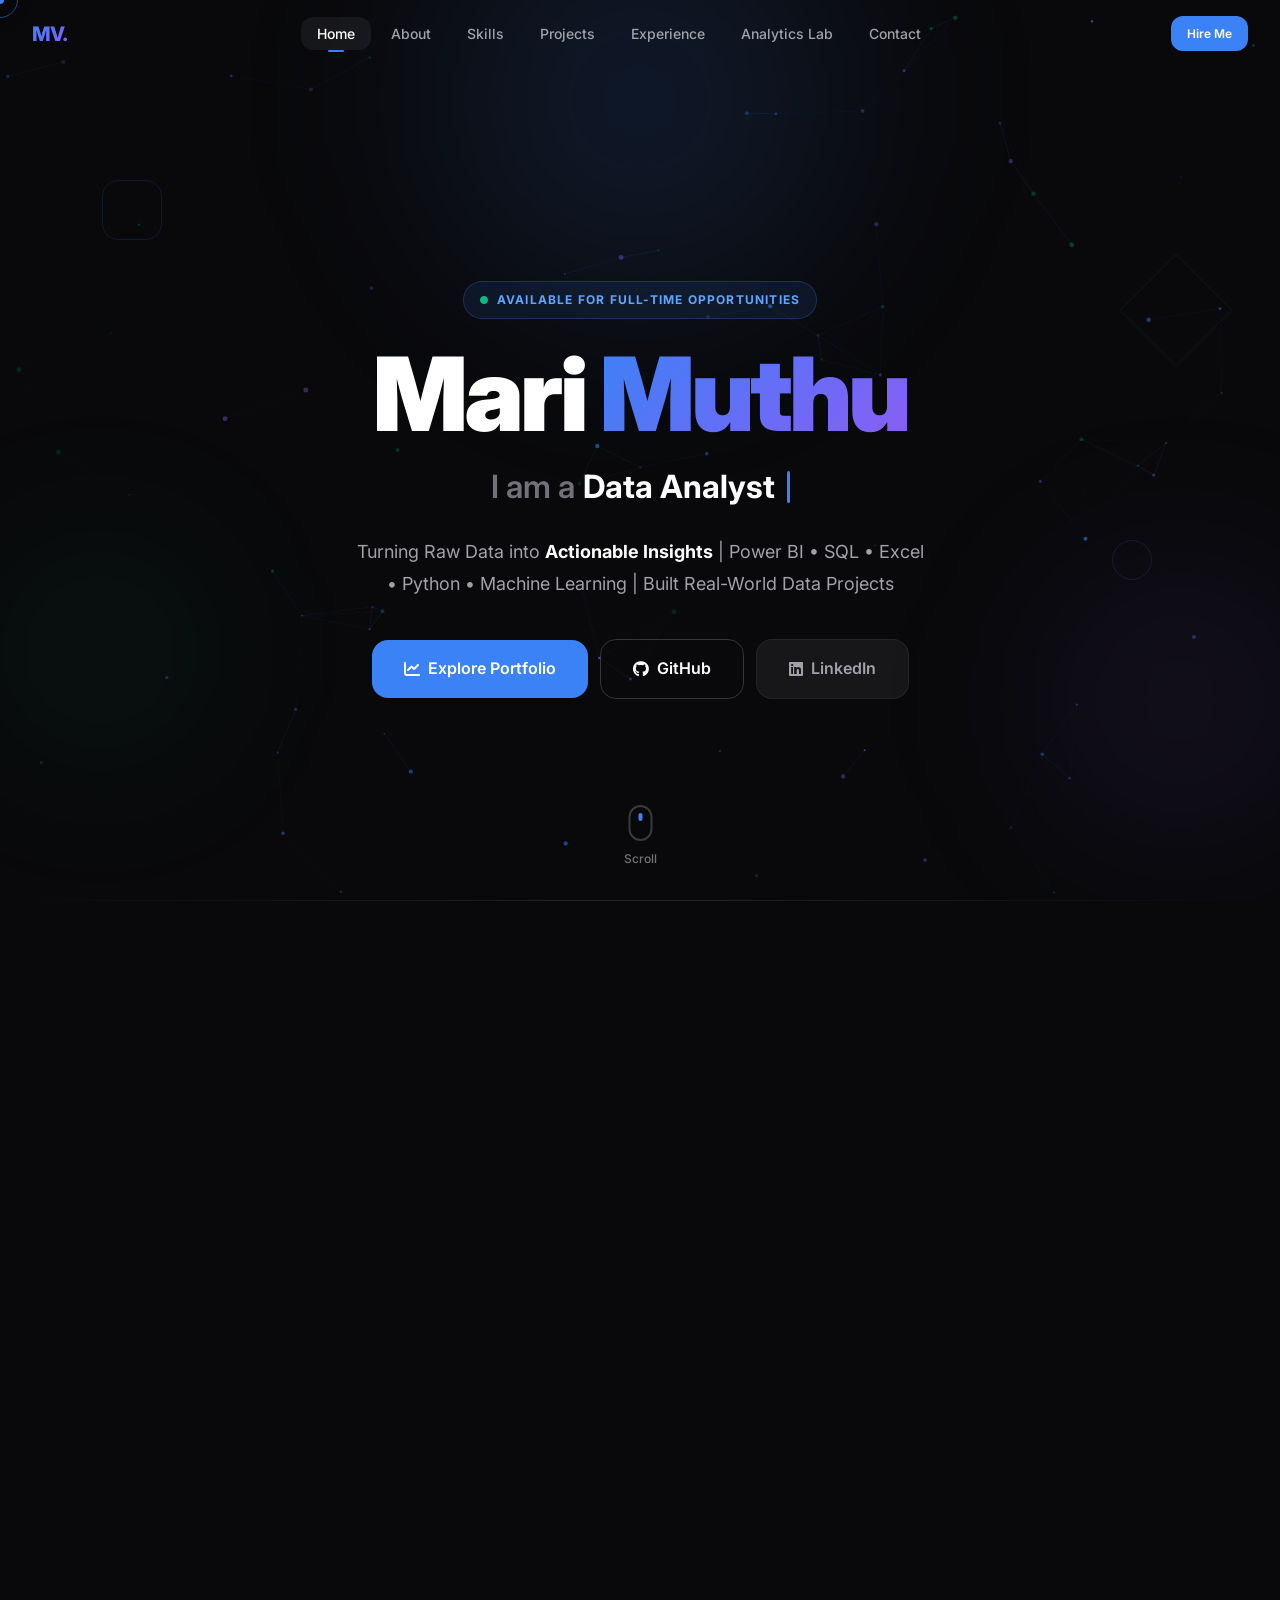
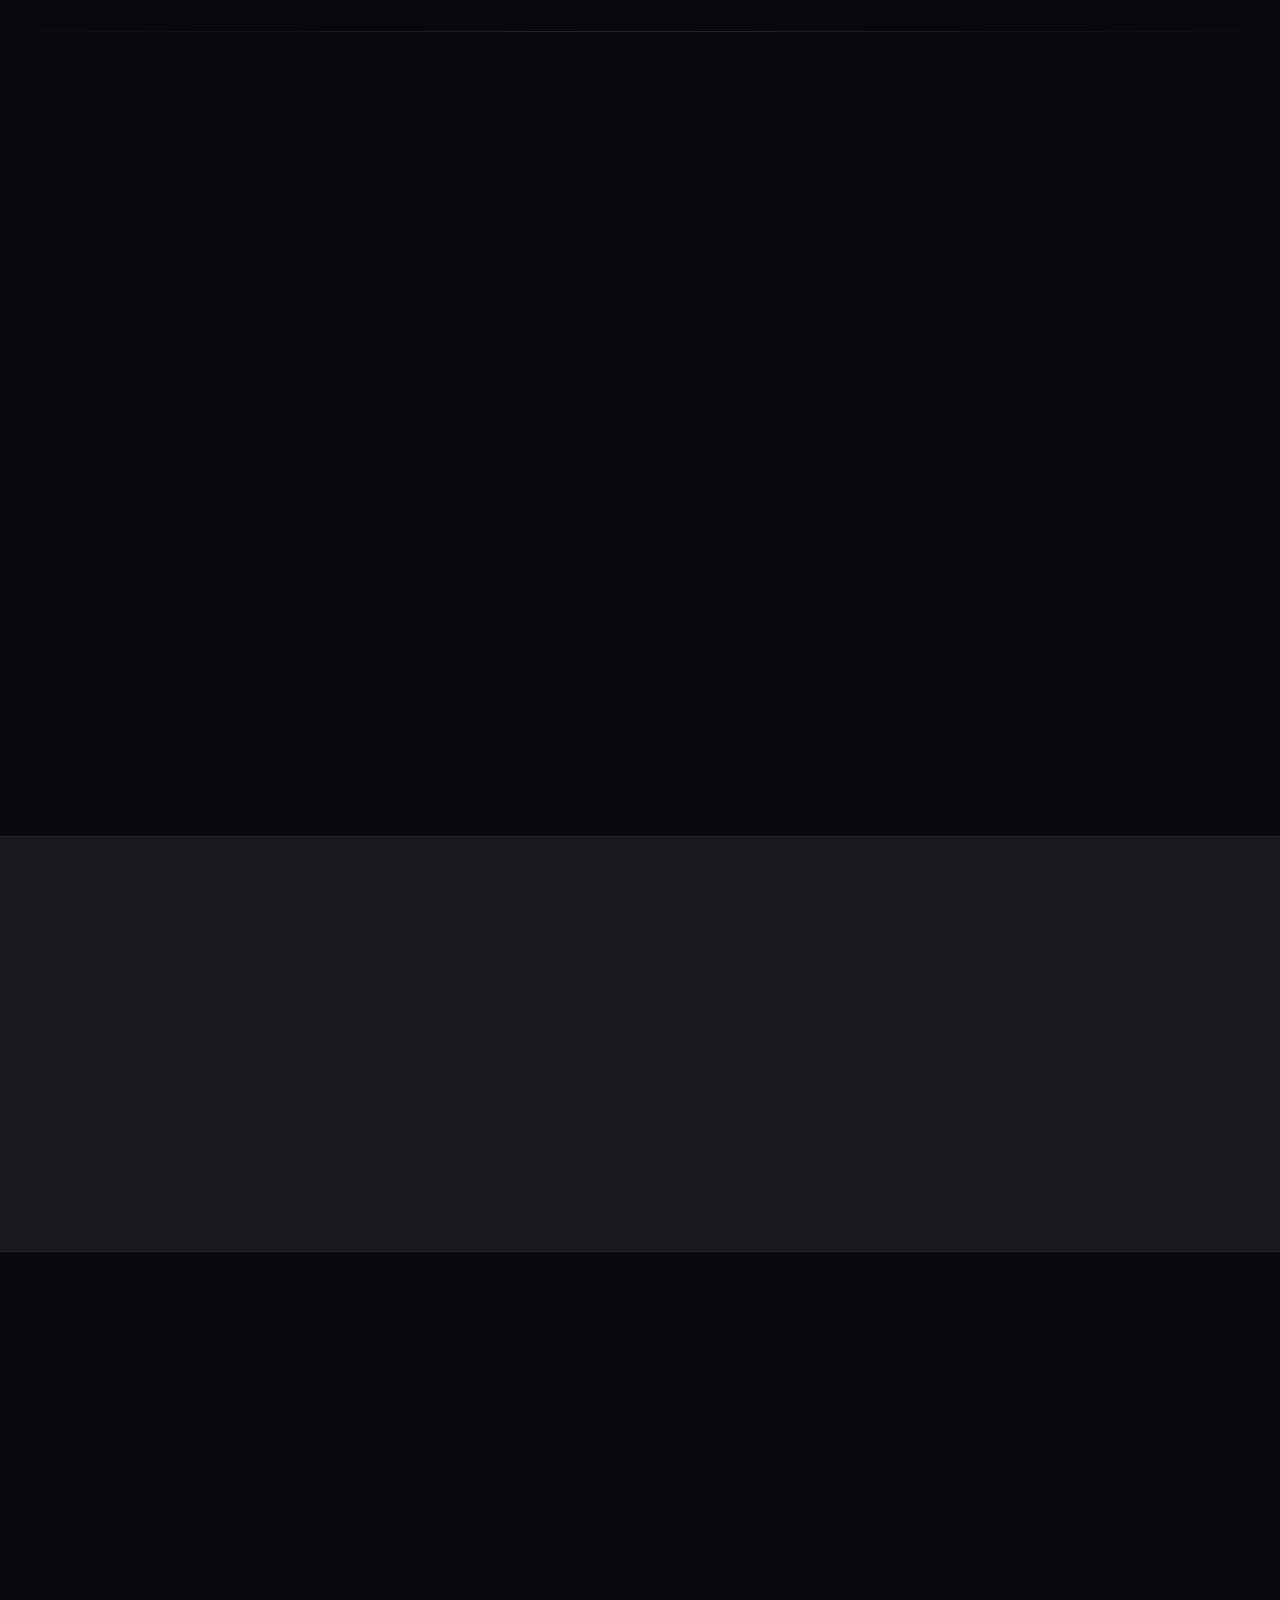
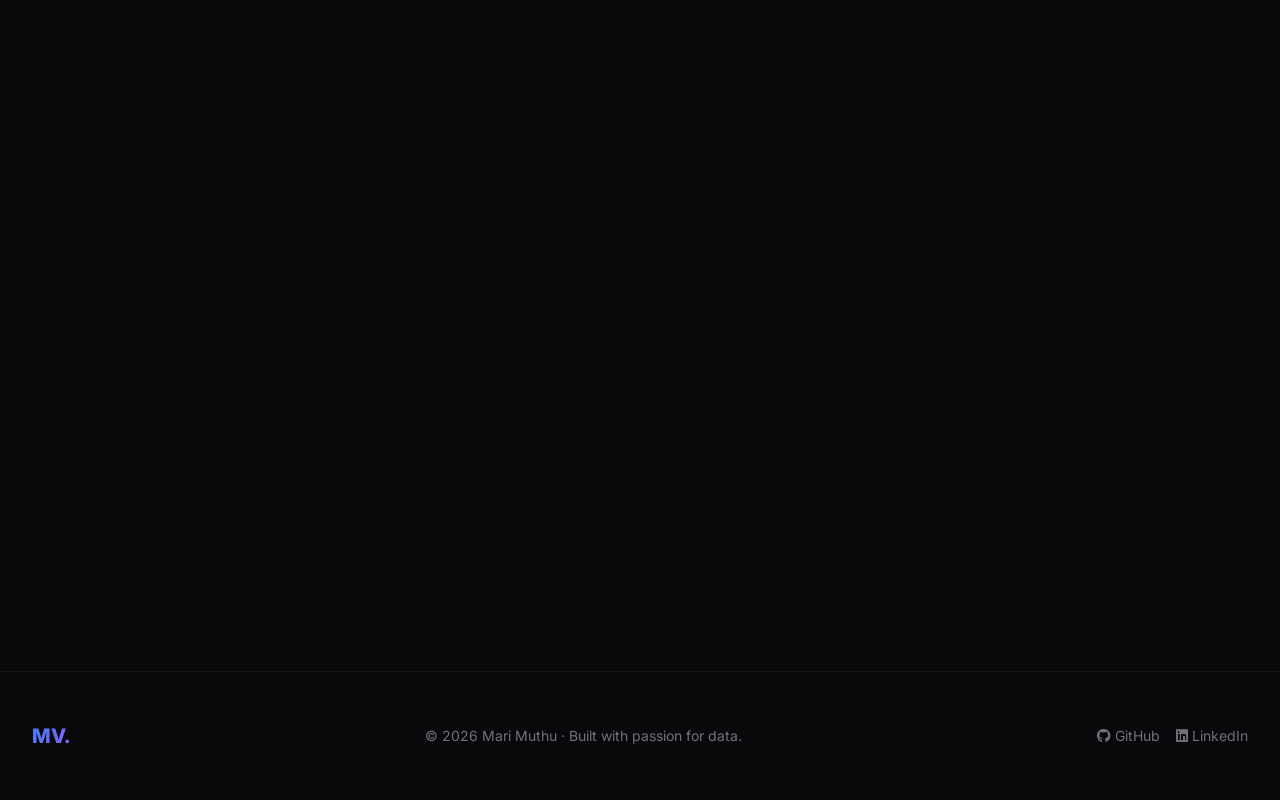
==== index.html @ 8c817a6c "Initial commit with all assets" ====
<!DOCTYPE html>
<html lang="en">

<head>
  <meta charset="UTF-8" />
  <meta name="viewport" content="width=device-width, initial-scale=1.0" />
  <meta name="description"
    content="Mari Muthu — Data Analyst | Business Intelligence Analyst | Power BI Developer | SQL Developer | Python Developer based in Coimbatore, India." />
  <meta name="keywords"
    content="Data Analyst, Business Intelligence, Power BI, SQL, Python, Machine Learning, Coimbatore, India, MARIMUTHU" />
  <meta name="author" content="Mari Muthu" />
  <meta name="robots" content="index, follow" />
  <!-- Open Graph -->
  <meta property="og:title" content="Mari Muthu | Data Analyst Portfolio" />
  <meta property="og:description"
    content="Premium analytics portfolio showcasing SQL, Python, Power BI, Excel and ML expertise." />
  <meta property="og:type" content="website" />
  <meta property="og:url" content="https://marimuthuhp96.github.io" />
  <!-- Twitter Card -->
  <meta name="twitter:card" content="summary_large_image" />
  <meta name="twitter:title" content="Mari Muthu | Data Analyst Portfolio" />
  <meta name="twitter:description"
    content="Premium analytics portfolio showcasing SQL, Python, Power BI, Excel and ML expertise." />
  <title>Mari Muthu | Data Analyst & BI Developer</title>
  <!-- Fonts -->
  <link rel="preconnect" href="https://fonts.googleapis.com" />
  <link rel="preconnect" href="https://fonts.gstatic.com" crossorigin />
  <!-- Font Awesome -->
  <link rel="stylesheet" href="https://cdnjs.cloudflare.com/ajax/libs/font-awesome/6.5.0/css/all.min.css" />
  <!-- AOS -->
  <link rel="stylesheet" href="https://cdnjs.cloudflare.com/ajax/libs/aos/2.3.4/aos.css" />
  <!-- Stylesheets -->
  <link rel="stylesheet" href="assets/css/main.css" />
  <link rel="stylesheet" href="assets/css/animations.css" />
  <link rel="stylesheet" href="assets/css/components.css" />
  <link rel="stylesheet" href="assets/css/pages/home.css" />
</head>

<body>
  <!-- Custom Cursor -->
  <div id="cursor-dot" aria-hidden="true"></div>
  <div id="cursor-ring" aria-hidden="true"></div>
  <!-- Scroll Progress -->
  <div id="scroll-progress" role="progressbar" aria-label="Page scroll progress"></div>

  <!-- ═══════════ NAVIGATION ═══════════ -->
  <nav id="navbar" aria-label="Main navigation">
    <div class="nav-container">
      <a href="index.html" class="nav-logo" aria-label="Mari Muthu Home">MV.</a>
      <ul class="nav-links" id="nav-links" role="list">
        <li><a href="index.html" class="nav-link" aria-current="page">Home</a></li>
        <li><a href="about.html" class="nav-link">About</a></li>
        <li><a href="skills.html" class="nav-link">Skills</a></li>
        <li><a href="projects.html" class="nav-link">Projects</a></li>
        <li><a href="experience.html" class="nav-link">Experience</a></li>
        <li><a href="analytics-lab.html" class="nav-link">Analytics Lab</a></li>
        <li><a href="contact.html" class="nav-link">Contact</a></li>
      </ul>
      <a href="contact.html" class="nav-cta btn btn-primary btn-sm">Hire Me</a>
      <button class="nav-hamburger" id="nav-hamburger" aria-label="Toggle navigation" aria-expanded="false">
        <span></span><span></span><span></span>
      </button>
    </div>
  </nav>

  <!-- ═══════════ HERO ═══════════ -->
  <section class="hero" id="hero" aria-label="Hero section">
    <div class="hero-bg">
      <canvas id="particles-canvas" aria-hidden="true"></canvas>
      <!-- Gradient Orbs -->
      <div class="hero-orb hero-orb-1" aria-hidden="true"></div>
      <div class="hero-orb hero-orb-2" aria-hidden="true"></div>
      <div class="hero-orb hero-orb-3" aria-hidden="true"></div>
      <!-- Floating Shapes -->
      <div class="floating-shape floating-shape-1" aria-hidden="true"></div>
      <div class="floating-shape floating-shape-2" aria-hidden="true"></div>
      <div class="floating-shape floating-shape-3" aria-hidden="true"></div>
    </div>

    <div class="hero-content">
      <!-- Status pill -->
      <div class="hero-eyebrow">
        <i class="fa-solid fa-circle" style="color:#10B981;font-size:8px;"></i>
        Available for Full-Time Opportunities
      </div>

      <!-- Name -->
      <h1 class="hero-name">
        <span class="hero-name-first">Mari </span><span class="hero-name-last">Muthu</span>
      </h1>

      <!-- Typing animation -->
      <div class="hero-typing-wrap" aria-live="polite">
        <span class="hero-typing-prefix">I am a</span>
        <span id="hero-typed" aria-label="Role"></span>
        <span class="typing-cursor" aria-hidden="true"></span>
      </div>

      <!-- Tagline -->
      <p class="hero-tagline">
        Turning Raw Data into <strong style="color:#fff;">Actionable Insights</strong> | Power BI • SQL • Excel • Python
        • Machine Learning | Built Real-World Data Projects
      </p>

      <!-- CTA buttons -->
      <div class="hero-cta-row">
        <a href="projects.html" class="btn btn-primary btn-lg magnetic" id="cta-explore">
          <i class="fa-solid fa-chart-line"></i> Explore Portfolio
        </a>
        <a href="https://github.com/marimuthuhp96" target="_blank" rel="noopener"
          class="btn btn-outline btn-lg magnetic" id="cta-github">
          <i class="fa-brands fa-github"></i> GitHub
        </a>
        <a href="https://linkedin.com/in/mari-muthu-837002219" target="_blank" rel="noopener"
          class="btn btn-ghost btn-lg" id="cta-linkedin">
          <i class="fa-brands fa-linkedin"></i> LinkedIn
        </a>
      </div>
    </div>

    <!-- Scroll hint -->
    <div class="hero-scroll-hint" aria-label="Scroll down">
      <div class="scroll-mouse">
        <div class="scroll-wheel"></div>
      </div>
      <span>Scroll</span>
    </div>
  </section>

  <!-- ═══════════ KPI DASHBOARD ═══════════ -->
  <section class="kpi-section" id="kpi-dashboard" aria-label="KPI Dashboard">
    <div class="container">
      <div style="text-align:center; margin-bottom:var(--sp-10);" data-aos="fade-up">
        <div class="section-eyebrow"><i class="fa-solid fa-gauge-high"></i> Live Analytics Dashboard</div>
        <h2 class="section-title">Portfolio <span class="grad-text">Metrics</span></h2>
        <p class="section-subtitle" style="margin:0 auto;">
          Real numbers from real projects — every metric represents hands-on experience.
        </p>
      </div>

      <div class="kpi-grid">
        <!-- KPI 1 -->
        <div class="kpi-card" data-aos="zoom-in" data-aos-delay="0">
          <div class="kpi-icon"><i class="fa-solid fa-folder-open"></i></div>
          <div class="kpi-number grad-text">
            <span data-count="5" data-suffix="+" data-dur="1800">0</span>
          </div>
          <div class="kpi-label">Projects Completed</div>
          <div class="kpi-trend"><i class="fa-solid fa-arrow-trend-up"></i> Active</div>
          <div class="kpi-bg-icon" aria-hidden="true"><i class="fa-solid fa-folder-open"></i></div>
        </div>
        <!-- KPI 2 -->
        <div class="kpi-card green" data-aos="zoom-in" data-aos-delay="80">
          <div class="kpi-icon"><i class="fa-solid fa-chart-column"></i></div>
          <div class="kpi-number"
            style="background:var(--grad-success);-webkit-background-clip:text;-webkit-text-fill-color:transparent;background-clip:text;">
            <span data-count="2" data-suffix="+" data-dur="1400">0</span>
          </div>
          <div class="kpi-label">Power BI Dashboards</div>
          <div class="kpi-trend"><i class="fa-solid fa-arrow-trend-up"></i> Active</div>
          <div class="kpi-bg-icon" aria-hidden="true"><i class="fa-solid fa-chart-column"></i></div>
        </div>
        <!-- KPI 3 -->
        <div class="kpi-card purple" data-aos="zoom-in" data-aos-delay="160">
          <div class="kpi-icon"><i class="fa-solid fa-table-cells"></i></div>
          <div class="kpi-number"
            style="background:linear-gradient(135deg,#8B5CF6,#C084FC);-webkit-background-clip:text;-webkit-text-fill-color:transparent;background-clip:text;">
            <span data-count="2" data-suffix="+" data-dur="1200">0</span>
          </div>
          <div class="kpi-label">Excel Dashboards</div>
          <div class="kpi-trend"><i class="fa-solid fa-star"></i> Advanced</div>
          <div class="kpi-bg-icon" aria-hidden="true"><i class="fa-solid fa-table-cells"></i></div>
        </div>
        <!-- KPI 4 -->
        <div class="kpi-card" data-aos="zoom-in" data-aos-delay="240">
          <div class="kpi-icon"><i class="fa-solid fa-database"></i></div>
          <div class="kpi-number grad-text">
            <span data-count="1" data-suffix="+" data-dur="1600">0</span>
          </div>
          <div class="kpi-label">SQL Projects</div>
          <div class="kpi-trend"><i class="fa-solid fa-bolt"></i> Expert</div>
          <div class="kpi-bg-icon" aria-hidden="true"><i class="fa-solid fa-database"></i></div>
        </div>
        <!-- KPI 5 -->
        <div class="kpi-card green" data-aos="zoom-in" data-aos-delay="0">
          <div class="kpi-icon"><i class="fa-brands fa-python"></i></div>
          <div class="kpi-number"
            style="background:var(--grad-success);-webkit-background-clip:text;-webkit-text-fill-color:transparent;background-clip:text;">
            <span data-count="3" data-suffix="+" data-dur="1500">0</span>
          </div>
          <div class="kpi-label">Python Projects</div>
          <div class="kpi-trend"><i class="fa-solid fa-code"></i> Active</div>
          <div class="kpi-bg-icon" aria-hidden="true"><i class="fa-brands fa-python"></i></div>
        </div>
        <!-- KPI 6 -->
        <div class="kpi-card orange" data-aos="zoom-in" data-aos-delay="80">
          <div class="kpi-icon"><i class="fa-solid fa-robot"></i></div>
          <div class="kpi-number"
            style="background:linear-gradient(135deg,#F59E0B,#F97316);-webkit-background-clip:text;-webkit-text-fill-color:transparent;background-clip:text;">
            <span data-count="4" data-suffix="+" data-dur="1200">0</span>
          </div>
          <div class="kpi-label">Machine Learning Models</div>
          <div class="kpi-trend"><i class="fa-solid fa-brain"></i> AI</div>
          <div class="kpi-bg-icon" aria-hidden="true"><i class="fa-solid fa-robot"></i></div>
        </div>
        <!-- KPI 7 -->
        <div class="kpi-card purple" data-aos="zoom-in" data-aos-delay="160">
          <div class="kpi-icon"><i class="fa-solid fa-certificate"></i></div>
          <div class="kpi-number"
            style="background:linear-gradient(135deg,#8B5CF6,#C084FC);-webkit-background-clip:text;-webkit-text-fill-color:transparent;background-clip:text;">
            <span data-count="3" data-suffix="+" data-dur="1400">0</span>
          </div>
          <div class="kpi-label">Certificates</div>
          <div class="kpi-trend"><i class="fa-solid fa-medal"></i> Verified</div>
          <div class="kpi-bg-icon" aria-hidden="true"><i class="fa-solid fa-certificate"></i></div>
        </div>
        <!-- KPI 8 -->
        <div class="kpi-card pink" data-aos="zoom-in" data-aos-delay="240">
          <div class="kpi-icon"><i class="fa-brands fa-github"></i></div>
          <div class="kpi-number"
            style="background:linear-gradient(135deg,#EC4899,#F43F5E);-webkit-background-clip:text;-webkit-text-fill-color:transparent;background-clip:text;">
            <span data-count="6" data-suffix="+" data-dur="2000">0</span>
          </div>
          <div class="kpi-label">GitHub Repositories</div>
          <div class="kpi-trend"><i class="fa-solid fa-code-branch"></i> Public</div>
          <div class="kpi-bg-icon" aria-hidden="true"><i class="fa-brands fa-github"></i></div>
        </div>
      </div>
    </div>
  </section>

  <!-- ═══════════ ABOUT PREVIEW ═══════════ -->
  <section class="about-preview" id="about-preview" aria-label="About preview">
    <div class="container">
      <div class="about-preview-grid">
        <!-- Left: Avatar -->
        <div class="about-avatar-wrap" data-aos="fade-right">
          <div class="about-avatar-ring">
            <div class="about-avatar-outer" aria-hidden="true"></div>
            <div class="about-avatar-inner" aria-label="Profile avatar with initials MV">MV</div>
            <!-- Floating badges -->
            <div class="about-floating-badge badge-1">
              <i class="fa-solid fa-database" style="color:var(--accent-primary)"></i>
              <span>SQL Expert</span>
            </div>
            <div class="about-floating-badge badge-2">
              <i class="fa-brands fa-python" style="color:var(--accent-success)"></i>
              <span>Python Dev</span>
            </div>
            <div class="about-floating-badge badge-3">
              <i class="fa-solid fa-chart-line" style="color:var(--accent-warning)"></i>
              <span>Power BI</span>
            </div>
          </div>
          <!-- Stats row -->
          <div class="about-stats-row">
            <div class="about-stat">
              <div class="about-stat-num">2+</div>
              <div class="about-stat-label">Years Learning</div>
            </div>
            <div class="about-stat">
              <div class="about-stat-num">5+</div>
              <div class="about-stat-label">Projects</div>
            </div>
            <div class="about-stat">
              <div class="about-stat-num">5+</div>
              <div class="about-stat-label">Tools Mastered</div>
            </div>
          </div>
        </div>

        <!-- Right: Content -->
        <div data-aos="fade-left">
          <div class="section-eyebrow"><i class="fa-solid fa-user"></i> About Me</div>
          <h2 class="section-title">Data Analyst &amp; <span class="grad-text">BI Developer</span></h2>
          <p class="section-subtitle">
            I'm a passionate data analyst who believes every dataset tells a story. My mission is to
            bridge the gap between raw data and actionable business intelligence.
          </p>
          <div style="margin-top:var(--sp-6); display:flex; flex-direction:column; gap:var(--sp-4);">
            <div class="glass-card" style="padding:var(--sp-4);">
              <div style="display:flex;align-items:flex-start;gap:var(--sp-3);">
                <div
                  style="width:36px;height:36px;border-radius:var(--r-lg);background:var(--accent-light);display:flex;align-items:center;justify-content:center;flex-shrink:0;color:var(--accent-primary);">
                  <i class="fa-solid fa-graduation-cap"></i>
                </div>
                <div>
                  <div style="font-weight:700;margin-bottom:4px;">MSc Data Analytics — May 2026</div>
                  <div style="font-size:var(--text-sm);color:var(--text-secondary);">Bharathiar University, Coimbatore
                  </div>
                </div>
              </div>
            </div>
            <div class="glass-card" style="padding:var(--sp-4);">
              <div style="display:flex;align-items:flex-start;gap:var(--sp-3);">
                <div
                  style="width:36px;height:36px;border-radius:var(--r-lg);background:rgba(16,185,129,0.15);display:flex;align-items:center;justify-content:center;flex-shrink:0;color:var(--accent-success);">
                  <i class="fa-solid fa-briefcase"></i>
                </div>
                <div>
                  <div style="font-weight:700;margin-bottom:4px;">Open to Full-Time Opportunities</div>
                  <div style="font-size:var(--text-sm);color:var(--text-secondary);">Data Analyst · BI Analyst · SQL
                    Developer · Junior Data Scientist</div>
                </div>
              </div>
            </div>
            <div class="glass-card" style="padding:var(--sp-4);">
              <div style="display:flex;align-items:flex-start;gap:var(--sp-3);">
                <div
                  style="width:36px;height:36px;border-radius:var(--r-lg);background:rgba(139,92,246,0.15);display:flex;align-items:center;justify-content:center;flex-shrink:0;color:var(--accent-purple);">
                  <i class="fa-solid fa-location-dot"></i>
                </div>
                <div>
                  <div style="font-weight:700;margin-bottom:4px;">Coimbatore, Tamil Nadu, India</div>
                  <div style="font-size:var(--text-sm);color:var(--text-secondary);">Open to Remote &amp; Relocation
                  </div>
                </div>
              </div>
            </div>
          </div>
          <div style="margin-top:var(--sp-8); display:flex; gap:var(--sp-3); flex-wrap:wrap;">
            <a href="about.html" class="btn btn-primary"><i class="fa-solid fa-arrow-right"></i> Read My Story</a>
            <a href="projects.html" class="btn btn-outline"><i class="fa-solid fa-folder-open"></i> View Projects</a>
          </div>
        </div>
      </div>
    </div>
  </section>

  <!-- ═══════════ SKILLS PREVIEW ═══════════ -->
  <section class="section-sm" id="skills-preview"
    style="background:var(--bg-secondary);border-top:1px solid var(--border-subtle);border-bottom:1px solid var(--border-subtle);"
    aria-label="Skills preview">
    <div class="container">
      <div style="text-align:center;margin-bottom:var(--sp-10);" data-aos="fade-up">
        <div class="section-eyebrow"><i class="fa-solid fa-code"></i> Technical Arsenal</div>
        <h2 class="section-title">Skills &amp; <span class="grad-text">Technologies</span></h2>
      </div>
      <div style="display:flex;flex-wrap:wrap;gap:var(--sp-3);justify-content:center;" data-aos="fade-up"
        data-aos-delay="100">
        <span class="badge badge-blue"><i class="fa-solid fa-database"></i> SQL</span>
        <span class="badge badge-green"><i class="fa-brands fa-python"></i> Python</span>
        <span class="badge badge-orange"><i class="fa-solid fa-chart-column"></i> Power BI</span>
        <span class="badge badge-purple"><i class="fa-solid fa-table-cells"></i> Advanced Excel</span>
        <span class="badge badge-blue"><i class="fa-solid fa-bolt"></i> DAX</span>
        <span class="badge badge-green"><i class="fa-solid fa-robot"></i> Machine Learning</span>
        <span class="badge badge-pink"><i class="fa-solid fa-network-wired"></i> Neo4j</span>
        <span class="badge badge-cyan"><i class="fa-solid fa-chart-pie"></i> Data Visualization</span>
        <span class="badge badge-orange"><i class="fa-solid fa-filter"></i> Power Query</span>
        <span class="badge badge-purple"><i class="fa-brands fa-git-alt"></i> Git &amp; GitHub</span>
        <span class="badge badge-blue"><i class="fa-solid fa-calculator"></i> Statistics</span>
        <span class="badge badge-green"><i class="fa-solid fa-broom"></i> Data Cleaning</span>
      </div>
      <div style="text-align:center;margin-top:var(--sp-8);" data-aos="fade-up">
        <a href="skills.html" class="btn btn-outline"><i class="fa-solid fa-chart-radar"></i> View Full Skills
          Dashboard</a>
      </div>
    </div>
  </section>

  <!-- ═══════════ FEATURED PROJECTS PREVIEW ═══════════ -->
  <section class="section" id="featured-projects" aria-label="Featured projects">
    <div class="container">
      <div
        style="display:flex;align-items:flex-end;justify-content:space-between;flex-wrap:wrap;gap:var(--sp-4);margin-bottom:var(--sp-10);"
        data-aos="fade-up">
        <div>
          <div class="section-eyebrow"><i class="fa-solid fa-star"></i> Featured Work</div>
          <h2 class="section-title">Selected <span class="grad-text">Projects</span></h2>
        </div>
        <a href="projects.html" class="btn btn-outline"><i class="fa-solid fa-grid"></i> All Projects</a>
      </div>

      <div class="grid-3" style="gap:var(--sp-6);">
        <!-- Project 1 -->
        <div class="project-card" data-aos="fade-up" data-aos-delay="0">
          <div class="project-image">
            <img src="assets/images/1_Salary_Dashboard.gif" alt="Data Jobs Salary Dashboard — Excel Analytics"
              loading="lazy" />
            <div class="project-image-overlay"></div>
            <div class="project-category"><span class="badge badge-purple">Excel</span></div>
            <div class="project-num" aria-hidden="true">01</div>
          </div>
          <div class="project-body">
            <h3 class="project-title">Data Jobs Salary Dashboard</h3>
            <p class="project-desc">Analyzed global data jobs &amp; salaries using Excel. Built an interactive dashboard
              with Power Query &amp; Power Pivot to explore salary trends and skills.</p>
            <div class="project-tools">
              <span class="tool-tag">Advanced Excel</span>
              <span class="tool-tag">Power Query</span>
              <span class="tool-tag">Power Pivot</span>
              <span class="tool-tag">DAX</span>
            </div>
          </div>
          <div class="project-footer">
            <a href="https://github.com/marimuthuhp96/Excel_Projects" target="_blank" rel="noopener"
              class="btn btn-ghost btn-sm"><i class="fa-brands fa-github"></i> GitHub</a>
            <button class="btn btn-outline btn-sm" data-project="excel-salary"><i
                class="fa-solid fa-arrow-up-right-from-square"></i> Details</button>
          </div>
        </div>

        <!-- Project 2 -->
        <div class="project-card" data-aos="fade-up" data-aos-delay="100">
          <div class="project-image">
            <img src="assets/images/groundwater-dashboard.png" alt="Groundwater Analytics Platform — Python ML"
              loading="lazy" />
            <div class="project-image-overlay"></div>
            <div class="project-category"><span class="badge badge-green">Python + ML</span></div>
            <div class="project-num" aria-hidden="true">02</div>
          </div>
          <div class="project-body">
            <h3 class="project-title">Groundwater Analytics Platform</h3>
            <p class="project-desc">EDA, feature engineering, K-Means &amp; DBSCAN clustering, and interactive Streamlit
              dashboard for groundwater resource analysis across India.</p>
            <div class="project-tools">
              <span class="tool-tag">Python</span>
              <span class="tool-tag">Streamlit</span>
              <span class="tool-tag">Scikit-learn</span>
              <span class="tool-tag">K-Means</span>
            </div>
          </div>
          <div class="project-footer">
            <a href="https://github.com/marimuthuhp96/groundwater-rag" target="_blank" rel="noopener"
              class="btn btn-ghost btn-sm"><i class="fa-brands fa-github"></i> GitHub</a>
            <button class="btn btn-outline btn-sm" data-project="groundwater"><i
                class="fa-solid fa-arrow-up-right-from-square"></i> Details</button>
          </div>
        </div>

        <!-- Project 3 -->
        <div class="project-card" data-aos="fade-up" data-aos-delay="200">
          <div class="project-image">
            <img src="assets/images/graphrag-dashboard.png" alt="GraphRAG Restaurant Analytics — AI NLP"
              loading="lazy" />
            <div class="project-image-overlay"></div>
            <div class="project-category"><span class="badge badge-pink">AI + NLP</span></div>
            <div class="project-num" aria-hidden="true">03</div>
          </div>
          <div class="project-body">
            <h3 class="project-title">GraphRAG Restaurant Analytics</h3>
            <p class="project-desc">AI-powered system using Neo4j knowledge graphs, Gemini API, and NLP to extract
              entity insights and sentiments from restaurant reviews.</p>
            <div class="project-tools">
              <span class="tool-tag">Python</span>
              <span class="tool-tag">Neo4j</span>
              <span class="tool-tag">Gemini API</span>
              <span class="tool-tag">NLP</span>
            </div>
          </div>
          <div class="project-footer">
            <a href="https://github.com/marimuthuhp96/Neo4jfresh" target="_blank" rel="noopener"
              class="btn btn-ghost btn-sm"><i class="fa-brands fa-github"></i> GitHub</a>
            <button class="btn btn-outline btn-sm" data-project="graphrag"><i
                class="fa-solid fa-arrow-up-right-from-square"></i> Details</button>
          </div>
        </div>
      </div>
    </div>
  </section>


  <!-- ═══════════ PROJECT MODAL ═══════════ -->
  <div id="project-modal" class="modal-overlay" role="dialog" aria-modal="true" aria-label="Project details">
    <div class="modal-content">
      <button id="modal-close" class="modal-close" aria-label="Close modal"><i class="fa-solid fa-xmark"></i></button>
      <div class="modal-project-image">
        <img id="modal-image" src="" alt="Project screenshot" loading="lazy" />
      </div>
      <div style="display:flex;align-items:center;gap:var(--sp-3);margin-bottom:var(--sp-4);">
        <span id="modal-category" class="badge badge-blue"></span>
        <h3 id="modal-title" style="font-size:var(--text-2xl);font-weight:800;letter-spacing:-0.02em;"></h3>
      </div>
      <div class="modal-section">
        <h4>Problem Statement</h4>
        <p id="modal-problem"></p>
      </div>
      <div class="modal-section">
        <h4>Dataset</h4>
        <p id="modal-dataset"></p>
      </div>
      <div class="modal-section">
        <h4>Approach</h4>
        <p id="modal-approach"></p>
      </div>
      <div class="modal-section">
        <h4>Key Insights</h4>
        <p id="modal-insights"></p>
      </div>
      <div class="modal-section">
        <h4>Business Impact</h4>
        <p id="modal-impact"></p>
      </div>
      <div class="modal-section">
        <h4>Technologies</h4>
        <div id="modal-tools" style="display:flex;flex-wrap:wrap;gap:var(--sp-2);margin-top:var(--sp-2);"></div>
      </div>
      <div style="margin-top:var(--sp-6);">
        <a id="modal-github" href="#" target="_blank" rel="noopener" class="btn btn-primary"><i
            class="fa-brands fa-github"></i> View on GitHub</a>
      </div>
    </div>
  </div>

  <!-- ═══════════ FOOTER ═══════════ -->
  <footer class="footer" role="contentinfo">
    <div class="container">
      <div class="footer-inner">
        <div class="footer-logo" aria-label="Mari Muthu">MV.</div>
        <p class="footer-copy">© 2026 Mari Muthu · Built with passion for data.</p>
        <div class="footer-links">
          <a href="https://github.com/marimuthuhp96" target="_blank" rel="noopener" aria-label="GitHub"><i
              class="fa-brands fa-github"></i> GitHub</a>
          <a href="https://linkedin.com/in/mari-muthu-837002219" target="_blank" rel="noopener" aria-label="LinkedIn"><i
              class="fa-brands fa-linkedin"></i> LinkedIn</a>
        </div>
      </div>
    </div>
  </footer>

  <!-- Scripts -->
  <script src="https://cdnjs.cloudflare.com/ajax/libs/aos/2.3.4/aos.js"></script>
  <script src="assets/js/main.js"></script>
  <script src="assets/js/animations.js"></script>
  <script src="assets/js/projects.js"></script>

  <!-- Screen-reader only utility -->
  <style>
    .sr-only {
      position: absolute;
      width: 1px;
      height: 1px;
      padding: 0;
      margin: -1px;
      overflow: hidden;
      clip: rect(0, 0, 0, 0);
      border: 0;
    }
  </style>
</body>

</html>
---- assets/css/main.css ----
/* ============================================================
   MARIMUTHU V. Portfolio — Design System
   main.css | Core Variables, Reset, Typography, Layout
   ============================================================ */

/* ── Google Fonts ─────────────────────────────────────────── */
@import url('https://fonts.googleapis.com/css2?family=Inter:wght@300;400;500;600;700;800;900&display=swap');

/* ── CSS Custom Properties ────────────────────────────────── */
:root {
  /* Color Palette */
  --bg-primary:       #09090B;
  --bg-secondary:     #18181B;
  --bg-tertiary:      #1F1F23;
  --bg-elevated:      #27272A;

  --accent-primary:   #3B82F6;
  --accent-hover:     #2563EB;
  --accent-light:     rgba(59, 130, 246, 0.15);
  --accent-success:   #10B981;
  --accent-warning:   #F59E0B;
  --accent-danger:    #EF4444;
  --accent-purple:    #8B5CF6;
  --accent-pink:      #EC4899;

  --text-primary:     #FFFFFF;
  --text-secondary:   #A1A1AA;
  --text-muted:       #71717A;
  --text-disabled:    #52525B;

  --border-subtle:    rgba(255, 255, 255, 0.06);
  --border-default:   rgba(255, 255, 255, 0.10);
  --border-strong:    rgba(255, 255, 255, 0.18);

  --glass-bg:         rgba(24, 24, 27, 0.75);
  --glass-border:     rgba(255, 255, 255, 0.08);

  /* Gradients */
  --grad-primary:     linear-gradient(135deg, #3B82F6 0%, #8B5CF6 100%);
  --grad-success:     linear-gradient(135deg, #10B981 0%, #059669 100%);
  --grad-warm:        linear-gradient(135deg, #F59E0B 0%, #EF4444 100%);
  --grad-cool:        linear-gradient(135deg, #3B82F6 0%, #06B6D4 100%);
  --grad-hero:        radial-gradient(ellipse 80% 60% at 50% 0%, rgba(59,130,246,0.18) 0%, transparent 70%);
  --grad-card-shine:  linear-gradient(135deg, rgba(255,255,255,0.06) 0%, transparent 60%);

  /* Spacing Scale */
  --sp-1:  0.25rem;
  --sp-2:  0.5rem;
  --sp-3:  0.75rem;
  --sp-4:  1rem;
  --sp-5:  1.25rem;
  --sp-6:  1.5rem;
  --sp-8:  2rem;
  --sp-10: 2.5rem;
  --sp-12: 3rem;
  --sp-16: 4rem;
  --sp-20: 5rem;
  --sp-24: 6rem;
  --sp-32: 8rem;

  /* Typography */
  --font:             'Inter', -apple-system, BlinkMacSystemFont, sans-serif;
  --text-xs:          0.75rem;
  --text-sm:          0.875rem;
  --text-base:        1rem;
  --text-lg:          1.125rem;
  --text-xl:          1.25rem;
  --text-2xl:         1.5rem;
  --text-3xl:         1.875rem;
  --text-4xl:         2.25rem;
  --text-5xl:         3rem;
  --text-6xl:         3.75rem;
  --text-7xl:         4.5rem;
  --text-8xl:         6rem;

  /* Border Radius */
  --r-sm:   0.375rem;
  --r-md:   0.5rem;
  --r-lg:   0.75rem;
  --r-xl:   1rem;
  --r-2xl:  1.5rem;
  --r-3xl:  2rem;
  --r-full: 9999px;

  /* Shadows */
  --shadow-sm:     0 1px 3px rgba(0,0,0,0.4), 0 1px 2px rgba(0,0,0,0.3);
  --shadow-md:     0 4px 12px rgba(0,0,0,0.5);
  --shadow-lg:     0 10px 30px rgba(0,0,0,0.6);
  --shadow-xl:     0 20px 60px rgba(0,0,0,0.7);
  --glow-blue:     0 0 40px rgba(59,130,246,0.35), 0 0 80px rgba(59,130,246,0.15);
  --glow-green:    0 0 40px rgba(16,185,129,0.35);
  --glow-purple:   0 0 40px rgba(139,92,246,0.35);

  /* Transitions */
  --ease-fast:    150ms ease;
  --ease-base:    300ms ease;
  --ease-slow:    500ms ease;
  --ease-spring:  400ms cubic-bezier(0.34, 1.56, 0.64, 1);
  --ease-smooth:  600ms cubic-bezier(0.16, 1, 0.3, 1);

  /* Z-index */
  --z-0:      0;
  --z-10:     10;
  --z-20:     20;
  --z-nav:    100;
  --z-modal:  1000;
  --z-cursor: 9999;
}

/* ── Reset ────────────────────────────────────────────────── */
*, *::before, *::after { box-sizing: border-box; margin: 0; padding: 0; }

html {
  scroll-behavior: smooth;
  font-size: 16px;
  -webkit-text-size-adjust: 100%;
  text-rendering: optimizeLegibility;
}

body {
  font-family: var(--font);
  background-color: var(--bg-primary);
  color: var(--text-primary);
  line-height: 1.6;
  min-height: 100vh;
  overflow-x: hidden;
  -webkit-font-smoothing: antialiased;
  -moz-osx-font-smoothing: grayscale;
}

img  { max-width: 100%; height: auto; display: block; }
a    { color: inherit; text-decoration: none; }
ul, ol { list-style: none; }
button { cursor: pointer; border: none; background: none; font-family: inherit; }
input, textarea, select { font-family: inherit; }
h1,h2,h3,h4,h5,h6 { font-weight: 700; line-height: 1.2; letter-spacing: -0.02em; }

/* ── Scrollbar ────────────────────────────────────────────── */
::-webkit-scrollbar       { width: 5px; }
::-webkit-scrollbar-track { background: var(--bg-primary); }
::-webkit-scrollbar-thumb { background: rgba(59,130,246,0.4); border-radius: var(--r-full); }
::-webkit-scrollbar-thumb:hover { background: rgba(59,130,246,0.7); }

::selection { background: rgba(59,130,246,0.3); color: var(--text-primary); }

/* ── Custom Cursor ────────────────────────────────────────── */
body { cursor: none; }

#cursor-dot,
#cursor-ring {
  position: fixed;
  top: 0; left: 0;
  pointer-events: none;
  z-index: var(--z-cursor);
  transform: translate(-50%, -50%);
  will-change: transform;
  transition: opacity var(--ease-base);
}

#cursor-dot {
  width: 8px; height: 8px;
  background: var(--accent-primary);
  border-radius: var(--r-full);
  box-shadow: var(--glow-blue);
}

#cursor-ring {
  width: 36px; height: 36px;
  border: 1.5px solid rgba(59,130,246,0.5);
  border-radius: var(--r-full);
  transition: width var(--ease-base), height var(--ease-base),
              border-color var(--ease-base), background var(--ease-base);
}

#cursor-ring.hovering {
  width: 56px; height: 56px;
  border-color: var(--accent-primary);
  background: rgba(59,130,246,0.08);
}

/* ── Scroll Progress ──────────────────────────────────────── */
#scroll-progress {
  position: fixed;
  top: 0; left: 0;
  height: 3px;
  background: var(--grad-primary);
  z-index: calc(var(--z-nav) + 1);
  width: 0%;
  transition: width 100ms linear;
  box-shadow: 0 0 12px rgba(59,130,246,0.6);
}

/* ── Navigation ───────────────────────────────────────────── */
#navbar {
  position: fixed;
  top: 0; left: 0; right: 0;
  z-index: var(--z-nav);
  padding: var(--sp-4) 0;
  transition: background var(--ease-base), box-shadow var(--ease-base),
              padding var(--ease-base);
}

#navbar.scrolled {
  background: rgba(9,9,11,0.90);
  backdrop-filter: blur(20px);
  -webkit-backdrop-filter: blur(20px);
  box-shadow: 0 1px 0 rgba(255,255,255,0.06), 0 4px 20px rgba(0,0,0,0.5);
  padding: var(--sp-3) 0;
}

.nav-container {
  display: flex;
  align-items: center;
  justify-content: space-between;
  max-width: 1280px;
  margin: 0 auto;
  padding: 0 var(--sp-8);
}

.nav-logo {
  font-size: var(--text-xl);
  font-weight: 800;
  letter-spacing: -0.04em;
  background: var(--grad-primary);
  -webkit-background-clip: text;
  -webkit-text-fill-color: transparent;
  background-clip: text;
}

.nav-links {
  display: flex;
  align-items: center;
  gap: var(--sp-1);
}

.nav-link {
  position: relative;
  padding: var(--sp-2) var(--sp-4);
  font-size: var(--text-sm);
  font-weight: 500;
  color: var(--text-secondary);
  border-radius: var(--r-lg);
  transition: color var(--ease-fast), background var(--ease-fast);
}

.nav-link:hover,
.nav-link.active {
  color: var(--text-primary);
  background: rgba(255,255,255,0.06);
}

.nav-link.active::after {
  content: '';
  position: absolute;
  bottom: -2px; left: 50%;
  transform: translateX(-50%);
  width: 16px; height: 2px;
  background: var(--accent-primary);
  border-radius: var(--r-full);
}

.nav-cta {
  padding: var(--sp-2) var(--sp-5);
  background: var(--accent-primary);
  color: white;
  font-size: var(--text-sm);
  font-weight: 600;
  border-radius: var(--r-lg);
  transition: background var(--ease-fast), transform var(--ease-fast), box-shadow var(--ease-fast);
}

.nav-cta:hover {
  background: var(--accent-hover);
  transform: translateY(-1px);
  box-shadow: var(--glow-blue);
}

.nav-hamburger {
  display: none;
  flex-direction: column;
  gap: 5px;
  padding: var(--sp-2);
  border-radius: var(--r-md);
}

.nav-hamburger span {
  display: block;
  width: 22px; height: 2px;
  background: var(--text-secondary);
  border-radius: var(--r-full);
  transition: transform var(--ease-base), opacity var(--ease-base), background var(--ease-base);
}

.nav-hamburger.open span:nth-child(1) { transform: translateY(7px) rotate(45deg); background: var(--accent-primary); }
.nav-hamburger.open span:nth-child(2) { opacity: 0; transform: scaleX(0); }
.nav-hamburger.open span:nth-child(3) { transform: translateY(-7px) rotate(-45deg); background: var(--accent-primary); }

/* ── Container & Layout ───────────────────────────────────── */
.container {
  width: 100%;
  max-width: 1280px;
  margin: 0 auto;
  padding: 0 var(--sp-8);
}

.section        { padding: var(--sp-32) 0; }
.section-md     { padding: var(--sp-24) 0; }
.section-sm     { padding: var(--sp-16) 0; }

.grid-2 { display: grid; grid-template-columns: repeat(2,1fr); gap: var(--sp-6); }
.grid-3 { display: grid; grid-template-columns: repeat(3,1fr); gap: var(--sp-6); }
.grid-4 { display: grid; grid-template-columns: repeat(4,1fr); gap: var(--sp-6); }

/* ── Section Header ───────────────────────────────────────── */
.section-eyebrow {
  display: inline-flex;
  align-items: center;
  gap: var(--sp-2);
  font-size: var(--text-xs);
  font-weight: 700;
  color: var(--accent-primary);
  letter-spacing: 0.12em;
  text-transform: uppercase;
  margin-bottom: var(--sp-4);
}

.section-eyebrow::before {
  content: '';
  display: inline-block;
  width: 20px; height: 2px;
  background: var(--accent-primary);
  border-radius: var(--r-full);
}

.section-title {
  font-size: clamp(2rem, 4vw, 3.25rem);
  font-weight: 800;
  letter-spacing: -0.03em;
  line-height: 1.1;
  margin-bottom: var(--sp-6);
}

.section-subtitle {
  font-size: var(--text-lg);
  color: var(--text-secondary);
  max-width: 580px;
  line-height: 1.75;
}

/* ── Glassmorphism ────────────────────────────────────────── */
.glass {
  background: var(--glass-bg);
  backdrop-filter: blur(16px);
  -webkit-backdrop-filter: blur(16px);
  border: 1px solid var(--glass-border);
  border-radius: var(--r-xl);
}

.glass-card {
  background: rgba(24,24,27,0.65);
  backdrop-filter: blur(16px);
  -webkit-backdrop-filter: blur(16px);
  border: 1px solid var(--border-default);
  border-radius: var(--r-xl);
  padding: var(--sp-6);
  transition: transform var(--ease-base), box-shadow var(--ease-base),
              border-color var(--ease-base);
  position: relative;
  overflow: hidden;
}

.glass-card::before {
  content: '';
  position: absolute;
  top: 0; left: 0; right: 0; bottom: 0;
  background: var(--grad-card-shine);
  border-radius: var(--r-xl);
  pointer-events: none;
}

.glass-card:hover {
  transform: translateY(-6px);
  box-shadow: 0 24px 48px rgba(0,0,0,0.6), 0 0 0 1px rgba(59,130,246,0.2);
  border-color: rgba(59,130,246,0.25);
}

/* ── Gradient Text ────────────────────────────────────────── */
.grad-text {
  background: var(--grad-primary);
  -webkit-background-clip: text;
  -webkit-text-fill-color: transparent;
  background-clip: text;
}

.grad-text-green {
  background: var(--grad-success);
  -webkit-background-clip: text;
  -webkit-text-fill-color: transparent;
  background-clip: text;
}

/* ── Buttons ──────────────────────────────────────────────── */
.btn {
  display: inline-flex;
  align-items: center;
  gap: var(--sp-2);
  padding: var(--sp-3) var(--sp-6);
  font-size: var(--text-sm);
  font-weight: 600;
  border-radius: var(--r-lg);
  transition: all var(--ease-base);
  position: relative;
  overflow: hidden;
  white-space: nowrap;
}

.btn::after {
  content: '';
  position: absolute;
  inset: 0;
  background: rgba(255,255,255,0);
  transition: background var(--ease-fast);
}

.btn:hover::after { background: rgba(255,255,255,0.06); }

.btn-primary {
  background: var(--accent-primary);
  color: white;
  box-shadow: 0 0 0 0 rgba(59,130,246,0);
}

.btn-primary:hover {
  background: var(--accent-hover);
  transform: translateY(-2px);
  box-shadow: var(--glow-blue);
}

.btn-outline {
  background: transparent;
  color: var(--text-primary);
  border: 1px solid var(--border-strong);
}

.btn-outline:hover {
  border-color: var(--accent-primary);
  color: var(--accent-primary);
  transform: translateY(-2px);
  background: var(--accent-light);
}

.btn-ghost {
  background: rgba(255,255,255,0.06);
  color: var(--text-secondary);
  border: 1px solid var(--border-subtle);
}

.btn-ghost:hover {
  background: rgba(255,255,255,0.10);
  color: var(--text-primary);
}

.btn-success {
  background: var(--accent-success);
  color: white;
}

.btn-success:hover {
  background: #059669;
  transform: translateY(-2px);
  box-shadow: var(--glow-green);
}

.btn-lg {
  padding: var(--sp-4) var(--sp-8);
  font-size: var(--text-base);
  border-radius: var(--r-xl);
}

.btn-sm {
  padding: var(--sp-2) var(--sp-4);
  font-size: var(--text-xs);
}

/* ── Badges ───────────────────────────────────────────────── */
.badge {
  display: inline-flex;
  align-items: center;
  gap: 4px;
  padding: 3px 10px;
  border-radius: var(--r-full);
  font-size: var(--text-xs);
  font-weight: 600;
  letter-spacing: 0.04em;
}

.badge-blue   { background: rgba(59,130,246,0.15); color: #60A5FA; border: 1px solid rgba(59,130,246,0.25); }
.badge-green  { background: rgba(16,185,129,0.15); color: #34D399; border: 1px solid rgba(16,185,129,0.25); }
.badge-purple { background: rgba(139,92,246,0.15); color: #A78BFA; border: 1px solid rgba(139,92,246,0.25); }
.badge-orange { background: rgba(245,158,11,0.15); color: #FCD34D; border: 1px solid rgba(245,158,11,0.25); }
.badge-pink   { background: rgba(236,72,153,0.15); color: #F472B6; border: 1px solid rgba(236,72,153,0.25); }
.badge-cyan   { background: rgba(6,182,212,0.15);  color: #22D3EE; border: 1px solid rgba(6,182,212,0.25); }

/* ── Footer ───────────────────────────────────────────────── */
.footer {
  border-top: 1px solid var(--border-subtle);
  padding: var(--sp-12) 0;
  margin-top: var(--sp-20);
}

.footer-inner {
  display: flex;
  align-items: center;
  justify-content: space-between;
  flex-wrap: wrap;
  gap: var(--sp-4);
}

.footer-logo {
  font-size: var(--text-xl);
  font-weight: 800;
  background: var(--grad-primary);
  -webkit-background-clip: text;
  -webkit-text-fill-color: transparent;
  background-clip: text;
}

.footer-copy {
  font-size: var(--text-sm);
  color: var(--text-muted);
}

.footer-links {
  display: flex;
  gap: var(--sp-4);
}

.footer-links a {
  font-size: var(--text-sm);
  color: var(--text-muted);
  transition: color var(--ease-fast);
}

.footer-links a:hover { color: var(--accent-primary); }

/* ── Divider ──────────────────────────────────────────────── */
.divider {
  height: 1px;
  background: var(--border-subtle);
  margin: var(--sp-16) 0;
}

/* ── Responsive ───────────────────────────────────────────── */
@media (max-width: 1024px) {
  .grid-4 { grid-template-columns: repeat(2,1fr); }
  .grid-3 { grid-template-columns: repeat(2,1fr); }
}

@media (max-width: 768px) {
  .container { padding: 0 var(--sp-5); }
  .section { padding: var(--sp-20) 0; }
  .section-md { padding: var(--sp-16) 0; }
  .grid-2, .grid-3 { grid-template-columns: 1fr; }
  .grid-4 { grid-template-columns: repeat(2,1fr); }

  .nav-links   { display: none; }
  .nav-cta     { display: none; }
  .nav-hamburger { display: flex; }

  #cursor-dot, #cursor-ring { display: none; }
  body { cursor: auto; }

  .nav-links.mobile-open {
    display: flex;
    flex-direction: column;
    position: fixed;
    top: 65px; left: 0; right: 0;
    background: rgba(9,9,11,0.97);
    backdrop-filter: blur(20px);
    padding: var(--sp-6);
    border-bottom: 1px solid var(--border-subtle);
    gap: var(--sp-2);
    align-items: stretch;
    z-index: calc(var(--z-nav) - 1);
  }

  .nav-links.mobile-open .nav-link {
    padding: var(--sp-3) var(--sp-4);
    text-align: center;
  }
}

@media (max-width: 480px) {
  .container { padding: 0 var(--sp-4); }
  .grid-4 { grid-template-columns: 1fr; }
}
---- assets/css/animations.css ----
/* ============================================================
   MARIMUTHU V. Portfolio — Animations
   animations.css | Keyframes, AOS, Particles, Effects
   ============================================================ */

/* ── Keyframes ────────────────────────────────────────────── */
@keyframes fadeIn {
  from { opacity: 0; }
  to   { opacity: 1; }
}

@keyframes fadeUp {
  from { opacity: 0; transform: translateY(30px); }
  to   { opacity: 1; transform: translateY(0); }
}

@keyframes fadeDown {
  from { opacity: 0; transform: translateY(-20px); }
  to   { opacity: 1; transform: translateY(0); }
}

@keyframes fadeLeft {
  from { opacity: 0; transform: translateX(30px); }
  to   { opacity: 1; transform: translateX(0); }
}

@keyframes fadeRight {
  from { opacity: 0; transform: translateX(-30px); }
  to   { opacity: 1; transform: translateX(0); }
}

@keyframes scaleIn {
  from { opacity: 0; transform: scale(0.92); }
  to   { opacity: 1; transform: scale(1); }
}

@keyframes float {
  0%, 100% { transform: translateY(0); }
  50%       { transform: translateY(-12px); }
}

@keyframes floatSlow {
  0%, 100% { transform: translateY(0) rotate(0deg); }
  33%       { transform: translateY(-8px) rotate(2deg); }
  66%       { transform: translateY(5px) rotate(-1deg); }
}

@keyframes pulse {
  0%, 100% { opacity: 1; }
  50%       { opacity: 0.5; }
}

@keyframes pulseDot {
  0%, 100% { transform: scale(1); box-shadow: 0 0 0 0 rgba(59,130,246,0.4); }
  50%       { transform: scale(1.05); box-shadow: 0 0 0 8px rgba(59,130,246,0); }
}

@keyframes glow {
  0%, 100% { box-shadow: 0 0 20px rgba(59,130,246,0.3); }
  50%       { box-shadow: 0 0 50px rgba(59,130,246,0.6), 0 0 100px rgba(59,130,246,0.2); }
}

@keyframes glowGreen {
  0%, 100% { box-shadow: 0 0 20px rgba(16,185,129,0.3); }
  50%       { box-shadow: 0 0 50px rgba(16,185,129,0.6); }
}

@keyframes rotate {
  from { transform: rotate(0deg); }
  to   { transform: rotate(360deg); }
}

@keyframes rotateReverse {
  from { transform: rotate(360deg); }
  to   { transform: rotate(0deg); }
}

@keyframes shimmer {
  0%   { background-position: -200% 0; }
  100% { background-position:  200% 0; }
}

@keyframes typing {
  from { width: 0; }
  to   { width: 100%; }
}

@keyframes blink {
  0%, 100% { opacity: 1; }
  50%       { opacity: 0; }
}

@keyframes slideInRight {
  from { opacity: 0; transform: translateX(100px); }
  to   { opacity: 1; transform: translateX(0); }
}

@keyframes ripple {
  0%   { transform: scale(0); opacity: 1; }
  100% { transform: scale(4); opacity: 0; }
}

@keyframes borderGlow {
  0%, 100% { border-color: rgba(59,130,246,0.3); }
  50%       { border-color: rgba(59,130,246,0.8); }
}

@keyframes gradientShift {
  0%   { background-position: 0% 50%; }
  50%  { background-position: 100% 50%; }
  100% { background-position: 0% 50%; }
}

@keyframes countUp {
  from { transform: translateY(20px); opacity: 0; }
  to   { transform: translateY(0);    opacity: 1; }
}

@keyframes particleDrift {
  0%   { transform: translateY(0) translateX(0) rotate(0deg); opacity: 0; }
  10%  { opacity: 1; }
  90%  { opacity: 1; }
  100% { transform: translateY(-100vh) translateX(50px) rotate(360deg); opacity: 0; }
}

@keyframes orbitDot {
  0%   { transform: rotate(0deg) translateX(60px) rotate(0deg); }
  100% { transform: rotate(360deg) translateX(60px) rotate(-360deg); }
}

@keyframes progressFill {
  from { width: 0; }
  to   { width: var(--progress-width, 80%); }
}

@keyframes circleProgress {
  from { stroke-dashoffset: 282; }
  to   { stroke-dashoffset: var(--circle-offset, 56); }
}

@keyframes heroGlowPulse {
  0%, 100% { opacity: 0.6; transform: scale(1); }
  50%       { opacity: 1;   transform: scale(1.05); }
}

@keyframes typeChar {
  from { opacity: 0; transform: translateY(8px); }
  to   { opacity: 1; transform: translateY(0); }
}

/* ── Utility Animation Classes ────────────────────────────── */
.anim-float       { animation: float 4s ease-in-out infinite; }
.anim-float-slow  { animation: floatSlow 6s ease-in-out infinite; }
.anim-pulse       { animation: pulse 2s ease-in-out infinite; }
.anim-glow        { animation: glow 3s ease-in-out infinite; }
.anim-glow-green  { animation: glowGreen 3s ease-in-out infinite; }
.anim-rotate      { animation: rotate 20s linear infinite; }
.anim-fade-in     { animation: fadeIn 0.6s ease forwards; }
.anim-fade-up     { animation: fadeUp 0.6s ease forwards; }
.anim-scale-in    { animation: scaleIn 0.5s ease forwards; }
.anim-shimmer {
  background: linear-gradient(90deg, transparent 25%, rgba(255,255,255,0.06) 50%, transparent 75%);
  background-size: 200% 100%;
  animation: shimmer 2s infinite;
}

/* Delay helpers */
.delay-100 { animation-delay: 0.1s; }
.delay-200 { animation-delay: 0.2s; }
.delay-300 { animation-delay: 0.3s; }
.delay-400 { animation-delay: 0.4s; }
.delay-500 { animation-delay: 0.5s; }
.delay-600 { animation-delay: 0.6s; }
.delay-700 { animation-delay: 0.7s; }
.delay-800 { animation-delay: 0.8s; }

/* ── AOS Overrides ────────────────────────────────────────── */
[data-aos] { pointer-events: none; }
[data-aos].aos-animate { pointer-events: auto; }

[data-aos="fade-up"] {
  transform: translateY(40px);
  opacity: 0;
  transition: transform 0.7s cubic-bezier(0.16,1,0.3,1), opacity 0.7s ease;
}
[data-aos="fade-up"].aos-animate {
  transform: translateY(0);
  opacity: 1;
}

[data-aos="fade-left"] {
  transform: translateX(40px);
  opacity: 0;
  transition: transform 0.7s cubic-bezier(0.16,1,0.3,1), opacity 0.7s ease;
}
[data-aos="fade-left"].aos-animate {
  transform: translateX(0);
  opacity: 1;
}

[data-aos="fade-right"] {
  transform: translateX(-40px);
  opacity: 0;
  transition: transform 0.7s cubic-bezier(0.16,1,0.3,1), opacity 0.7s ease;
}
[data-aos="fade-right"].aos-animate {
  transform: translateX(0);
  opacity: 1;
}

[data-aos="zoom-in"] {
  transform: scale(0.88);
  opacity: 0;
  transition: transform 0.6s cubic-bezier(0.34,1.56,0.64,1), opacity 0.6s ease;
}
[data-aos="zoom-in"].aos-animate {
  transform: scale(1);
  opacity: 1;
}

/* ── Particle Canvas ──────────────────────────────────────── */
#particles-canvas {
  position: absolute;
  top: 0; left: 0;
  width: 100%;
  height: 100%;
  pointer-events: none;
  z-index: 1;
}

/* ── Typing Cursor ────────────────────────────────────────── */
.typing-cursor {
  display: inline-block;
  width: 3px;
  height: 1em;
  background: var(--accent-primary);
  margin-left: 4px;
  border-radius: 2px;
  animation: blink 1.1s step-end infinite;
  vertical-align: text-bottom;
}

/* ── Gradient Background Orbs ─────────────────────────────── */
.hero-orb {
  position: absolute;
  border-radius: var(--r-full);
  filter: blur(80px);
  pointer-events: none;
  animation: heroGlowPulse 6s ease-in-out infinite;
}

.hero-orb-1 {
  width: 600px; height: 600px;
  background: radial-gradient(circle, rgba(59,130,246,0.18) 0%, transparent 70%);
  top: -200px; left: 50%;
  transform: translateX(-50%);
  animation-delay: 0s;
}

.hero-orb-2 {
  width: 400px; height: 400px;
  background: radial-gradient(circle, rgba(139,92,246,0.12) 0%, transparent 70%);
  bottom: 0; right: -100px;
  animation-delay: 2s;
}

.hero-orb-3 {
  width: 300px; height: 300px;
  background: radial-gradient(circle, rgba(16,185,129,0.10) 0%, transparent 70%);
  bottom: 100px; left: -50px;
  animation-delay: 4s;
}

/* ── Floating Shapes ──────────────────────────────────────── */
.floating-shape {
  position: absolute;
  pointer-events: none;
  opacity: 0.15;
}

.floating-shape-1 {
  width: 60px; height: 60px;
  border: 1px solid var(--accent-primary);
  border-radius: var(--r-xl);
  top: 20%; left: 8%;
  animation: floatSlow 7s ease-in-out infinite, rotate 20s linear infinite;
}

.floating-shape-2 {
  width: 40px; height: 40px;
  border: 1px solid var(--accent-purple);
  border-radius: var(--r-full);
  top: 60%; right: 10%;
  animation: floatSlow 9s ease-in-out infinite reverse;
}

.floating-shape-3 {
  width: 80px; height: 80px;
  border: 1px solid rgba(16,185,129,0.5);
  top: 30%; right: 5%;
  transform: rotate(45deg);
  animation: floatSlow 11s ease-in-out infinite, rotateReverse 25s linear infinite;
}

/* ── Glow Ring ─────────────────────────────────────────────── */
.glow-ring {
  position: absolute;
  border-radius: var(--r-full);
  border: 1px solid rgba(59,130,246,0.2);
  animation: rotate 20s linear infinite;
}

/* ── Progress Bar ─────────────────────────────────────────── */
.progress-track {
  width: 100%;
  height: 6px;
  background: rgba(255,255,255,0.06);
  border-radius: var(--r-full);
  overflow: hidden;
}

.progress-bar {
  height: 100%;
  background: var(--grad-primary);
  border-radius: var(--r-full);
  width: 0;
  transition: width 1.2s cubic-bezier(0.16,1,0.3,1);
  box-shadow: 0 0 12px rgba(59,130,246,0.5);
  position: relative;
}

.progress-bar::after {
  content: '';
  position: absolute;
  right: 0; top: 50%;
  transform: translateY(-50%);
  width: 10px; height: 10px;
  background: white;
  border-radius: var(--r-full);
  box-shadow: 0 0 8px rgba(59,130,246,0.8);
}

.progress-bar.green { background: var(--grad-success); box-shadow: 0 0 12px rgba(16,185,129,0.5); }
.progress-bar.green::after { box-shadow: 0 0 8px rgba(16,185,129,0.8); }

/* ── Timeline Connector ───────────────────────────────────── */
.timeline-line {
  position: absolute;
  left: 50%;
  top: 0; bottom: 0;
  width: 1px;
  background: linear-gradient(to bottom, transparent, var(--accent-primary) 20%, var(--accent-purple) 80%, transparent);
  transform: translateX(-50%);
}

.timeline-dot {
  width: 14px; height: 14px;
  background: var(--accent-primary);
  border-radius: var(--r-full);
  border: 3px solid var(--bg-primary);
  box-shadow: 0 0 12px rgba(59,130,246,0.6);
  animation: pulseDot 2.5s ease-in-out infinite;
  flex-shrink: 0;
}

/* ── Hover Glow Card ──────────────────────────────────────── */
.hover-glow {
  transition: box-shadow var(--ease-base), transform var(--ease-base);
}

.hover-glow:hover {
  box-shadow: 0 0 0 1px rgba(59,130,246,0.3), 0 20px 40px rgba(0,0,0,0.5), var(--glow-blue);
  transform: translateY(-4px);
}

/* ── Skeleton Loader ──────────────────────────────────────── */
.skeleton {
  background: linear-gradient(90deg, var(--bg-secondary) 25%, var(--bg-tertiary) 50%, var(--bg-secondary) 75%);
  background-size: 200% 100%;
  animation: shimmer 1.5s infinite;
  border-radius: var(--r-md);
}

/* ── Magnetic Button Effect ───────────────────────────────── */
.magnetic {
  transition: transform 0.3s cubic-bezier(0.34,1.56,0.64,1);
}

/* ── Page Transition ──────────────────────────────────────── */
.page-enter {
  animation: fadeUp 0.5s ease forwards;
}
---- assets/css/components.css ----
/* ============================================================
   MARIMUTHU V. Portfolio — Components
   components.css | KPI Cards, Project Cards, Skills, Timeline
   ============================================================ */

/* ── KPI Dashboard Cards ──────────────────────────────────── */
.kpi-grid {
  display: grid;
  grid-template-columns: repeat(4, 1fr);
  gap: var(--sp-4);
}

.kpi-card {
  background: var(--bg-secondary);
  border: 1px solid var(--border-default);
  border-radius: var(--r-xl);
  padding: var(--sp-6);
  position: relative;
  overflow: hidden;
  transition: transform var(--ease-base), box-shadow var(--ease-base), border-color var(--ease-base);
}

.kpi-card::before {
  content: '';
  position: absolute;
  top: 0; left: 0; right: 0;
  height: 2px;
  background: var(--grad-primary);
  opacity: 0;
  transition: opacity var(--ease-base);
}

.kpi-card:hover {
  transform: translateY(-4px);
  box-shadow: 0 20px 40px rgba(0,0,0,0.5), 0 0 0 1px rgba(59,130,246,0.2);
  border-color: rgba(59,130,246,0.2);
}

.kpi-card:hover::before { opacity: 1; }

.kpi-card.green .kpi-icon  { color: var(--accent-success); }
.kpi-card.green::before    { background: var(--grad-success); }
.kpi-card.purple .kpi-icon { color: var(--accent-purple); }
.kpi-card.purple::before   { background: linear-gradient(135deg, var(--accent-purple), #C084FC); }
.kpi-card.orange .kpi-icon { color: var(--accent-warning); }
.kpi-card.orange::before   { background: linear-gradient(135deg, var(--accent-warning), #F97316); }
.kpi-card.pink .kpi-icon   { color: var(--accent-pink); }
.kpi-card.pink::before     { background: linear-gradient(135deg, var(--accent-pink), #F43F5E); }

.kpi-icon {
  font-size: var(--text-2xl);
  color: var(--accent-primary);
  margin-bottom: var(--sp-3);
}

.kpi-number {
  font-size: clamp(2rem, 3vw, 2.75rem);
  font-weight: 900;
  line-height: 1;
  letter-spacing: -0.04em;
  margin-bottom: var(--sp-1);
}

.kpi-label {
  font-size: var(--text-sm);
  color: var(--text-secondary);
  font-weight: 500;
}

.kpi-trend {
  position: absolute;
  top: var(--sp-4);
  right: var(--sp-4);
  font-size: var(--text-xs);
  font-weight: 600;
  color: var(--accent-success);
  display: flex;
  align-items: center;
  gap: 2px;
}

.kpi-bg-icon {
  position: absolute;
  bottom: -10px; right: -10px;
  font-size: 5rem;
  opacity: 0.04;
  transition: opacity var(--ease-base), transform var(--ease-base);
}

.kpi-card:hover .kpi-bg-icon {
  opacity: 0.08;
  transform: scale(1.1) rotate(10deg);
}

/* ── Project Cards ────────────────────────────────────────── */
.project-card {
  background: var(--bg-secondary);
  border: 1px solid var(--border-default);
  border-radius: var(--r-2xl);
  overflow: hidden;
  transition: transform var(--ease-base), box-shadow var(--ease-base), border-color var(--ease-base);
  display: flex;
  flex-direction: column;
}

.project-card:hover {
  transform: translateY(-8px);
  box-shadow: 0 30px 60px rgba(0,0,0,0.6), 0 0 0 1px rgba(59,130,246,0.2);
  border-color: rgba(59,130,246,0.2);
}

.project-image {
  position: relative;
  height: 220px;
  overflow: hidden;
  background: var(--bg-tertiary);
}

.project-image img {
  width: 100%;
  height: 100%;
  object-fit: cover;
  transition: transform var(--ease-slow);
}

.project-card:hover .project-image img { transform: scale(1.06); }

.project-image-overlay {
  position: absolute;
  inset: 0;
  background: linear-gradient(to top, rgba(24,24,27,0.95) 0%, rgba(24,24,27,0.3) 50%, transparent 100%);
}

.project-category {
  position: absolute;
  top: var(--sp-3);
  left: var(--sp-3);
}

.project-body {
  padding: var(--sp-6);
  display: flex;
  flex-direction: column;
  flex: 1;
  gap: var(--sp-3);
}

.project-title {
  font-size: var(--text-xl);
  font-weight: 700;
  letter-spacing: -0.02em;
  line-height: 1.3;
}

.project-desc {
  font-size: var(--text-sm);
  color: var(--text-secondary);
  line-height: 1.7;
  display: -webkit-box;
  -webkit-line-clamp: 3;
  -webkit-box-orient: vertical;
  overflow: hidden;
}

.project-tools {
  display: flex;
  flex-wrap: wrap;
  gap: var(--sp-2);
  margin-top: auto;
}

.tool-tag {
  font-size: 11px;
  font-weight: 600;
  padding: 3px 10px;
  border-radius: var(--r-full);
  background: rgba(255,255,255,0.06);
  color: var(--text-secondary);
  border: 1px solid var(--border-subtle);
  transition: background var(--ease-fast), color var(--ease-fast), border-color var(--ease-fast);
}

.tool-tag:hover {
  background: var(--accent-light);
  color: #60A5FA;
  border-color: rgba(59,130,246,0.3);
}

.project-footer {
  padding: var(--sp-4) var(--sp-6);
  border-top: 1px solid var(--border-subtle);
  display: flex;
  gap: var(--sp-2);
}

/* ── Project Modal ────────────────────────────────────────── */
.modal-overlay {
  position: fixed;
  inset: 0;
  background: rgba(0,0,0,0.85);
  backdrop-filter: blur(8px);
  z-index: var(--z-modal);
  display: flex;
  align-items: center;
  justify-content: center;
  padding: var(--sp-4);
  opacity: 0;
  pointer-events: none;
  transition: opacity var(--ease-base);
}

.modal-overlay.active {
  opacity: 1;
  pointer-events: auto;
}

.modal-content {
  background: var(--bg-secondary);
  border: 1px solid var(--border-default);
  border-radius: var(--r-3xl);
  max-width: 800px;
  width: 100%;
  max-height: 90vh;
  overflow-y: auto;
  padding: var(--sp-8);
  position: relative;
  transform: scale(0.92) translateY(30px);
  transition: transform var(--ease-spring), opacity var(--ease-base);
  opacity: 0;
}

.modal-overlay.active .modal-content {
  transform: scale(1) translateY(0);
  opacity: 1;
}

.modal-close {
  position: absolute;
  top: var(--sp-5);
  right: var(--sp-5);
  width: 36px; height: 36px;
  border-radius: var(--r-full);
  background: rgba(255,255,255,0.06);
  border: 1px solid var(--border-subtle);
  color: var(--text-secondary);
  display: flex; align-items: center; justify-content: center;
  font-size: var(--text-lg);
  transition: all var(--ease-fast);
}

.modal-close:hover {
  background: rgba(239,68,68,0.15);
  border-color: rgba(239,68,68,0.3);
  color: #F87171;
}

.modal-section {
  margin-bottom: var(--sp-6);
}

.modal-section h4 {
  font-size: var(--text-sm);
  font-weight: 700;
  color: var(--accent-primary);
  letter-spacing: 0.08em;
  text-transform: uppercase;
  margin-bottom: var(--sp-2);
}

.modal-section p {
  color: var(--text-secondary);
  line-height: 1.75;
  font-size: var(--text-sm);
}

/* ── Skill Components ─────────────────────────────────────── */
.skill-row {
  margin-bottom: var(--sp-5);
}

.skill-row-header {
  display: flex;
  align-items: center;
  justify-content: space-between;
  margin-bottom: var(--sp-2);
}

.skill-name {
  font-size: var(--text-sm);
  font-weight: 600;
  display: flex;
  align-items: center;
  gap: var(--sp-2);
}

.skill-pct {
  font-size: var(--text-xs);
  font-weight: 700;
  color: var(--accent-primary);
}

/* ── Skill Ring (SVG) ─────────────────────────────────────── */
.skill-ring-wrap {
  display: flex;
  flex-direction: column;
  align-items: center;
  gap: var(--sp-3);
}

.skill-ring-wrap svg {
  transform: rotate(-90deg);
}

.skill-ring-track {
  fill: none;
  stroke: rgba(255,255,255,0.06);
  stroke-width: 8;
}

.skill-ring-fill {
  fill: none;
  stroke-width: 8;
  stroke-linecap: round;
  stroke-dasharray: 251;
  stroke-dashoffset: 251;
  transition: stroke-dashoffset 1.4s cubic-bezier(0.16,1,0.3,1);
}

.skill-ring-fill.blue   { stroke: var(--accent-primary); }
.skill-ring-fill.green  { stroke: var(--accent-success); }
.skill-ring-fill.purple { stroke: var(--accent-purple); }
.skill-ring-fill.orange { stroke: var(--accent-warning); }

.skill-ring-label {
  text-align: center;
}

.skill-ring-pct {
  font-size: var(--text-xl);
  font-weight: 800;
  display: block;
}

.skill-ring-name {
  font-size: var(--text-xs);
  color: var(--text-secondary);
  font-weight: 500;
}

/* ── Timeline ─────────────────────────────────────────────── */
.timeline {
  position: relative;
  padding: var(--sp-8) 0;
}

.timeline::before {
  content: '';
  position: absolute;
  left: 50%;
  top: 0; bottom: 0;
  width: 1px;
  background: linear-gradient(to bottom, transparent, var(--accent-primary) 10%, var(--accent-purple) 90%, transparent);
  transform: translateX(-50%);
}

.timeline-item {
  display: grid;
  grid-template-columns: 1fr 50px 1fr;
  gap: var(--sp-4);
  margin-bottom: var(--sp-12);
  align-items: start;
}

.timeline-item:nth-child(even) .timeline-content { grid-column: 3; }
.timeline-item:nth-child(even) .timeline-center { grid-column: 2; }
.timeline-item:nth-child(even) .timeline-empty { grid-column: 1; }

.timeline-content {
  background: var(--bg-secondary);
  border: 1px solid var(--border-default);
  border-radius: var(--r-xl);
  padding: var(--sp-5);
  transition: border-color var(--ease-base), box-shadow var(--ease-base);
}

.timeline-content:hover {
  border-color: rgba(59,130,246,0.3);
  box-shadow: 0 8px 24px rgba(0,0,0,0.4);
}

.timeline-center {
  display: flex;
  flex-direction: column;
  align-items: center;
  padding-top: var(--sp-3);
}

.timeline-icon-wrap {
  width: 44px; height: 44px;
  border-radius: var(--r-full);
  background: var(--bg-secondary);
  border: 2px solid var(--accent-primary);
  display: flex; align-items: center; justify-content: center;
  font-size: var(--text-base);
  color: var(--accent-primary);
  box-shadow: 0 0 16px rgba(59,130,246,0.4);
  z-index: 2;
  flex-shrink: 0;
}

.timeline-year {
  font-size: var(--text-xs);
  font-weight: 700;
  color: var(--accent-primary);
  margin-top: var(--sp-2);
  white-space: nowrap;
}

.timeline-empty { }

.timeline-card-title {
  font-size: var(--text-base);
  font-weight: 700;
  margin-bottom: var(--sp-1);
}

.timeline-card-sub {
  font-size: var(--text-sm);
  color: var(--text-secondary);
  margin-bottom: var(--sp-2);
}

.timeline-card-desc {
  font-size: var(--text-sm);
  color: var(--text-muted);
  line-height: 1.6;
}

/* ── Certificate Card ─────────────────────────────────────── */
.cert-card {
  background: var(--bg-secondary);
  border: 1px solid var(--border-default);
  border-radius: var(--r-xl);
  padding: var(--sp-5) var(--sp-6);
  display: flex;
  align-items: flex-start;
  gap: var(--sp-4);
  transition: transform var(--ease-base), border-color var(--ease-base), box-shadow var(--ease-base);
  position: relative;
  overflow: hidden;
}

.cert-card::before {
  content: '';
  position: absolute;
  left: 0; top: 0; bottom: 0;
  width: 3px;
  background: var(--grad-primary);
  opacity: 0;
  transition: opacity var(--ease-base);
}

.cert-card:hover {
  transform: translateX(6px);
  border-color: rgba(59,130,246,0.2);
  box-shadow: 0 8px 24px rgba(0,0,0,0.4);
}

.cert-card:hover::before { opacity: 1; }

.cert-icon {
  width: 48px; height: 48px;
  border-radius: var(--r-lg);
  display: flex; align-items: center; justify-content: center;
  font-size: var(--text-xl);
  flex-shrink: 0;
}

.cert-icon.blue   { background: var(--accent-light); color: var(--accent-primary); }
.cert-icon.green  { background: rgba(16,185,129,0.15); color: var(--accent-success); }
.cert-icon.purple { background: rgba(139,92,246,0.15); color: var(--accent-purple); }
.cert-icon.orange { background: rgba(245,158,11,0.15); color: var(--accent-warning); }

.cert-body { flex: 1; }

.cert-name {
  font-size: var(--text-base);
  font-weight: 700;
  margin-bottom: 2px;
}

.cert-issuer {
  font-size: var(--text-sm);
  color: var(--text-secondary);
  margin-bottom: var(--sp-2);
}

.cert-date {
  font-size: var(--text-xs);
  color: var(--text-muted);
}

/* ── Chatbot ──────────────────────────────────────────────── */
.chatbot-container {
  max-width: 700px;
  margin: 0 auto;
}

.chat-window {
  background: var(--bg-secondary);
  border: 1px solid var(--border-default);
  border-radius: var(--r-2xl);
  overflow: hidden;
  display: flex;
  flex-direction: column;
  height: 500px;
}

.chat-header {
  padding: var(--sp-4) var(--sp-6);
  border-bottom: 1px solid var(--border-subtle);
  display: flex;
  align-items: center;
  gap: var(--sp-3);
  background: var(--bg-tertiary);
}

.chat-avatar {
  width: 38px; height: 38px;
  border-radius: var(--r-full);
  background: var(--grad-primary);
  display: flex; align-items: center; justify-content: center;
  font-size: var(--text-base);
  font-weight: 700;
  color: white;
  flex-shrink: 0;
}

.chat-status {
  display: flex;
  align-items: center;
  gap: var(--sp-2);
  font-size: var(--text-xs);
  color: var(--text-secondary);
}

.status-dot {
  width: 8px; height: 8px;
  background: var(--accent-success);
  border-radius: var(--r-full);
  animation: pulseDot 2s ease-in-out infinite;
}

.chat-messages {
  flex: 1;
  overflow-y: auto;
  padding: var(--sp-5);
  display: flex;
  flex-direction: column;
  gap: var(--sp-4);
  scrollbar-width: thin;
  scrollbar-color: rgba(59,130,246,0.3) transparent;
}

.chat-msg {
  display: flex;
  gap: var(--sp-3);
  animation: fadeUp 0.3s ease;
}

.chat-msg.user {
  flex-direction: row-reverse;
}

.chat-bubble {
  max-width: 80%;
  padding: var(--sp-3) var(--sp-4);
  border-radius: var(--r-xl);
  font-size: var(--text-sm);
  line-height: 1.65;
}

.chat-msg.bot .chat-bubble {
  background: var(--bg-elevated);
  border: 1px solid var(--border-subtle);
  color: var(--text-primary);
  border-bottom-left-radius: var(--r-sm);
}

.chat-msg.user .chat-bubble {
  background: var(--accent-primary);
  color: white;
  border-bottom-right-radius: var(--r-sm);
}

.chat-msg-avatar {
  width: 30px; height: 30px;
  border-radius: var(--r-full);
  display: flex; align-items: center; justify-content: center;
  font-size: var(--text-xs);
  font-weight: 700;
  flex-shrink: 0;
}

.chat-msg.bot .chat-msg-avatar {
  background: var(--grad-primary);
  color: white;
}

.chat-msg.user .chat-msg-avatar {
  background: var(--bg-elevated);
  color: var(--text-secondary);
  border: 1px solid var(--border-subtle);
}

.chat-input-area {
  padding: var(--sp-4) var(--sp-5);
  border-top: 1px solid var(--border-subtle);
  display: flex;
  gap: var(--sp-3);
}

.chat-input {
  flex: 1;
  background: var(--bg-tertiary);
  border: 1px solid var(--border-default);
  border-radius: var(--r-xl);
  padding: var(--sp-3) var(--sp-4);
  color: var(--text-primary);
  font-size: var(--text-sm);
  outline: none;
  transition: border-color var(--ease-fast), box-shadow var(--ease-fast);
}

.chat-input:focus {
  border-color: var(--accent-primary);
  box-shadow: 0 0 0 3px rgba(59,130,246,0.15);
}

.chat-input::placeholder { color: var(--text-muted); }

.chat-send {
  width: 42px; height: 42px;
  border-radius: var(--r-full);
  background: var(--accent-primary);
  color: white;
  display: flex; align-items: center; justify-content: center;
  transition: background var(--ease-fast), transform var(--ease-fast), box-shadow var(--ease-fast);
  flex-shrink: 0;
}

.chat-send:hover {
  background: var(--accent-hover);
  transform: scale(1.08);
  box-shadow: var(--glow-blue);
}

.chat-suggestions {
  display: flex;
  flex-wrap: wrap;
  gap: var(--sp-2);
  padding: 0 var(--sp-5) var(--sp-3);
}

.chat-suggestion {
  font-size: 11px;
  padding: 5px 12px;
  border-radius: var(--r-full);
  border: 1px solid var(--border-default);
  color: var(--text-secondary);
  background: transparent;
  cursor: pointer;
  transition: all var(--ease-fast);
}

.chat-suggestion:hover {
  background: var(--accent-light);
  border-color: rgba(59,130,246,0.3);
  color: #60A5FA;
}

/* Typing indicator */
.typing-indicator {
  display: flex;
  gap: 4px;
  padding: var(--sp-3) var(--sp-4);
  background: var(--bg-elevated);
  border: 1px solid var(--border-subtle);
  border-radius: var(--r-xl);
  border-bottom-left-radius: var(--r-sm);
  width: fit-content;
}

.typing-dot {
  width: 7px; height: 7px;
  background: var(--text-muted);
  border-radius: var(--r-full);
  animation: pulse 1s ease-in-out infinite;
}

.typing-dot:nth-child(2) { animation-delay: 0.2s; }
.typing-dot:nth-child(3) { animation-delay: 0.4s; }

/* ── Analytics Lab Cards ──────────────────────────────────── */
.lab-card {
  background: var(--bg-secondary);
  border: 1px solid var(--border-default);
  border-radius: var(--r-xl);
  padding: var(--sp-6);
  transition: transform var(--ease-base), border-color var(--ease-base), box-shadow var(--ease-base);
  cursor: pointer;
}

.lab-card:hover {
  transform: translateY(-4px);
  border-color: rgba(59,130,246,0.25);
  box-shadow: 0 16px 32px rgba(0,0,0,0.5);
}

.lab-icon {
  width: 52px; height: 52px;
  border-radius: var(--r-lg);
  display: flex; align-items: center; justify-content: center;
  font-size: var(--text-2xl);
  margin-bottom: var(--sp-4);
}

/* ── Contact Form ─────────────────────────────────────────── */
.contact-form {
  display: flex;
  flex-direction: column;
  gap: var(--sp-4);
}

.form-group {
  display: flex;
  flex-direction: column;
  gap: var(--sp-2);
}

.form-label {
  font-size: var(--text-sm);
  font-weight: 600;
  color: var(--text-secondary);
}

.form-input {
  background: var(--bg-secondary);
  border: 1px solid var(--border-default);
  border-radius: var(--r-lg);
  padding: var(--sp-3) var(--sp-4);
  color: var(--text-primary);
  font-size: var(--text-sm);
  outline: none;
  transition: border-color var(--ease-fast), box-shadow var(--ease-fast);
  width: 100%;
}

.form-input:focus {
  border-color: var(--accent-primary);
  box-shadow: 0 0 0 3px rgba(59,130,246,0.12);
}

.form-input::placeholder { color: var(--text-muted); }

textarea.form-input {
  resize: vertical;
  min-height: 140px;
  line-height: 1.6;
}

.form-row {
  display: grid;
  grid-template-columns: 1fr 1fr;
  gap: var(--sp-4);
}

/* ── Social Link Cards ────────────────────────────────────── */
.social-link-card {
  display: flex;
  align-items: center;
  gap: var(--sp-4);
  padding: var(--sp-5) var(--sp-6);
  background: var(--bg-secondary);
  border: 1px solid var(--border-default);
  border-radius: var(--r-xl);
  transition: all var(--ease-base);
}

.social-link-card:hover {
  transform: translateY(-3px);
  border-color: rgba(59,130,246,0.25);
  box-shadow: 0 12px 30px rgba(0,0,0,0.4);
}

.social-link-icon {
  width: 48px; height: 48px;
  border-radius: var(--r-lg);
  display: flex; align-items: center; justify-content: center;
  font-size: var(--text-xl);
  flex-shrink: 0;
}

/* ── Responsive Components ────────────────────────────────── */
@media (max-width: 1024px) {
  .kpi-grid { grid-template-columns: repeat(2, 1fr); }
}

@media (max-width: 768px) {
  .kpi-grid { grid-template-columns: repeat(2, 1fr); }
  .form-row { grid-template-columns: 1fr; }
  .chat-window { height: 450px; }

  .timeline::before { left: 24px; }
  .timeline-item {
    grid-template-columns: 50px 1fr;
    grid-template-rows: auto;
  }
  .timeline-item .timeline-content { grid-column: 2; grid-row: 1; }
  .timeline-item .timeline-center  { grid-column: 1; grid-row: 1; }
  .timeline-item .timeline-empty   { display: none; }
  .timeline-item:nth-child(even) .timeline-content { grid-column: 2; }
  .timeline-item:nth-child(even) .timeline-center  { grid-column: 1; }
}

@media (max-width: 480px) {
  .kpi-grid { grid-template-columns: 1fr; }
  .chat-bubble { max-width: 92%; }
}
---- assets/css/pages/home.css ----
/* ============================================================
   Home Page Styles — hero, KPI section, about preview
   ============================================================ */

/* ── Hero ─────────────────────────────────────────────────── */
.hero {
  position: relative;
  min-height: 100vh;
  display: flex;
  align-items: center;
  justify-content: center;
  overflow: hidden;
  padding-top: 80px;
}

.hero-bg {
  position: absolute;
  inset: 0;
  background: var(--bg-primary);
  z-index: 0;
}

.hero-content {
  position: relative;
  z-index: 10;
  text-align: center;
  max-width: 900px;
  padding: var(--sp-8);
}

.hero-eyebrow {
  display: inline-flex;
  align-items: center;
  gap: var(--sp-2);
  padding: var(--sp-2) var(--sp-4);
  background: rgba(59,130,246,0.1);
  border: 1px solid rgba(59,130,246,0.25);
  border-radius: var(--r-full);
  font-size: var(--text-xs);
  font-weight: 700;
  color: #60A5FA;
  letter-spacing: 0.1em;
  text-transform: uppercase;
  margin-bottom: var(--sp-6);
  animation: fadeDown 0.6s ease forwards;
}

.hero-eyebrow i { font-size: 10px; animation: pulse 2s ease-in-out infinite; }

.hero-name {
  font-size: clamp(3rem, 8vw, 6.5rem);
  font-weight: 900;
  letter-spacing: -0.04em;
  line-height: 1;
  margin-bottom: var(--sp-4);
  animation: fadeUp 0.7s ease 0.1s both;
}

.hero-name-first { color: var(--text-primary); }
.hero-name-last  {
  background: var(--grad-primary);
  -webkit-background-clip: text;
  -webkit-text-fill-color: transparent;
  background-clip: text;
}

.hero-typing-wrap {
  font-size: clamp(1.25rem, 3vw, 2rem);
  font-weight: 600;
  color: var(--text-secondary);
  margin-bottom: var(--sp-6);
  min-height: 2.5rem;
  display: flex;
  align-items: center;
  justify-content: center;
  gap: var(--sp-2);
  animation: fadeUp 0.7s ease 0.2s both;
}

.hero-typing-prefix {
  color: var(--text-muted);
}

#hero-typed {
  color: var(--text-primary);
  font-weight: 700;
}

.hero-tagline {
  font-size: var(--text-lg);
  color: var(--text-secondary);
  max-width: 580px;
  margin: 0 auto var(--sp-10);
  line-height: 1.75;
  animation: fadeUp 0.7s ease 0.3s both;
}

.hero-cta-row {
  display: flex;
  align-items: center;
  justify-content: center;
  flex-wrap: wrap;
  gap: var(--sp-3);
  animation: fadeUp 0.7s ease 0.4s both;
}

.hero-scroll-hint {
  position: absolute;
  bottom: var(--sp-8);
  left: 50%;
  transform: translateX(-50%);
  display: flex;
  flex-direction: column;
  align-items: center;
  gap: var(--sp-2);
  color: var(--text-muted);
  font-size: var(--text-xs);
  font-weight: 500;
  animation: fadeIn 1s ease 1.2s both;
  z-index: 10;
}

.scroll-mouse {
  width: 24px; height: 36px;
  border: 2px solid rgba(255,255,255,0.2);
  border-radius: 12px;
  display: flex;
  justify-content: center;
  padding-top: 6px;
}

.scroll-wheel {
  width: 4px; height: 8px;
  background: var(--accent-primary);
  border-radius: var(--r-full);
  animation: float 1.5s ease-in-out infinite;
}

/* ── KPI Section ──────────────────────────────────────────── */
.kpi-section {
  padding: var(--sp-20) 0;
  background: var(--bg-primary);
  position: relative;
}

.kpi-section::before {
  content: '';
  position: absolute;
  top: 0; left: 0; right: 0;
  height: 1px;
  background: linear-gradient(90deg, transparent, var(--border-default), transparent);
}

.kpi-section::after {
  content: '';
  position: absolute;
  bottom: 0; left: 0; right: 0;
  height: 1px;
  background: linear-gradient(90deg, transparent, var(--border-default), transparent);
}

/* ── About Preview ────────────────────────────────────────── */
.about-preview {
  padding: var(--sp-24) 0;
}

.about-preview-grid {
  display: grid;
  grid-template-columns: 1fr 1.2fr;
  gap: var(--sp-16);
  align-items: center;
}

.about-avatar-wrap {
  position: relative;
}

.about-avatar-ring {
  position: relative;
  width: 280px; height: 280px;
  margin: 0 auto;
}

.about-avatar-outer {
  position: absolute;
  inset: -16px;
  border-radius: var(--r-full);
  border: 1px solid rgba(59,130,246,0.15);
  animation: rotate 20s linear infinite;
}

.about-avatar-outer::before {
  content: '';
  position: absolute;
  top: -3px; left: 50%;
  transform: translateX(-50%);
  width: 8px; height: 8px;
  background: var(--accent-primary);
  border-radius: var(--r-full);
  box-shadow: var(--glow-blue);
}

.about-avatar-inner {
  width: 280px; height: 280px;
  border-radius: var(--r-full);
  background: var(--grad-primary);
  display: flex;
  align-items: center;
  justify-content: center;
  font-size: 8rem;
  font-weight: 900;
  color: white;
  box-shadow: 0 0 60px rgba(59,130,246,0.3);
  font-family: var(--font);
  position: relative;
  overflow: hidden;
}

.about-avatar-inner::before {
  content: '';
  position: absolute;
  inset: 0;
  background: linear-gradient(135deg, rgba(255,255,255,0.1) 0%, transparent 50%);
}

.about-floating-badge {
  position: absolute;
  background: var(--bg-secondary);
  border: 1px solid var(--border-default);
  border-radius: var(--r-xl);
  padding: var(--sp-3) var(--sp-4);
  display: flex;
  align-items: center;
  gap: var(--sp-2);
  font-size: var(--text-xs);
  font-weight: 600;
  box-shadow: var(--shadow-lg);
  animation: floatSlow 5s ease-in-out infinite;
}

.about-floating-badge.badge-1 {
  top: 10px; right: -20px;
  animation-delay: 0s;
}

.about-floating-badge.badge-2 {
  bottom: 20px; left: -30px;
  animation-delay: 1.5s;
}

.about-floating-badge.badge-3 {
  top: 50%; right: -40px;
  transform: translateY(-50%);
  animation-delay: 3s;
}

.about-stats-row {
  display: grid;
  grid-template-columns: repeat(3, 1fr);
  gap: var(--sp-4);
  margin-top: var(--sp-8);
}

.about-stat {
  text-align: center;
}

.about-stat-num {
  font-size: var(--text-3xl);
  font-weight: 900;
  letter-spacing: -0.03em;
  background: var(--grad-primary);
  -webkit-background-clip: text;
  -webkit-text-fill-color: transparent;
  background-clip: text;
}

.about-stat-label {
  font-size: var(--text-xs);
  color: var(--text-muted);
  font-weight: 500;
  margin-top: 2px;
}

/* ── Hero Responsive ──────────────────────────────────────── */
@media (max-width: 768px) {
  .about-preview-grid {
    grid-template-columns: 1fr;
    gap: var(--sp-10);
  }

  .about-avatar-wrap { order: -1; }
  .about-avatar-ring { width: 200px; height: 200px; }
  .about-avatar-inner { width: 200px; height: 200px; font-size: 5rem; }

  .hero-cta-row { gap: var(--sp-2); }
}
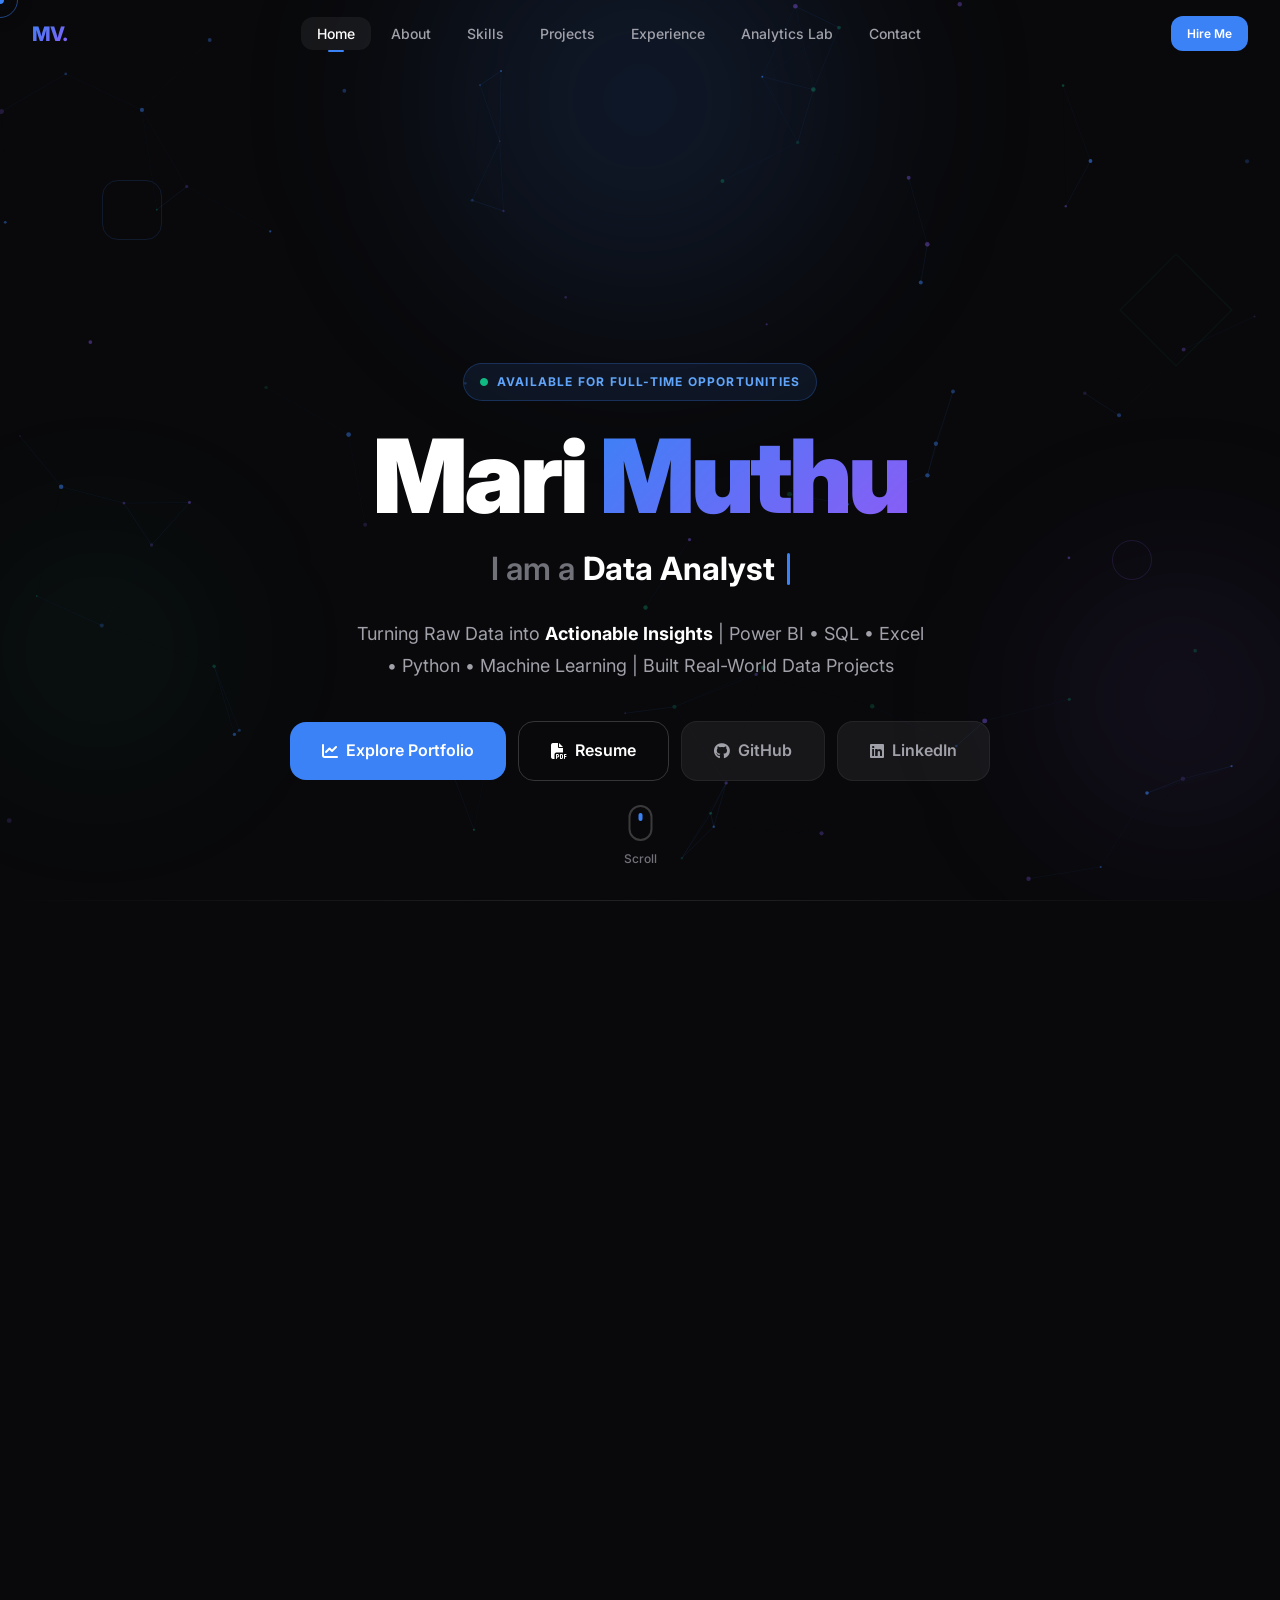
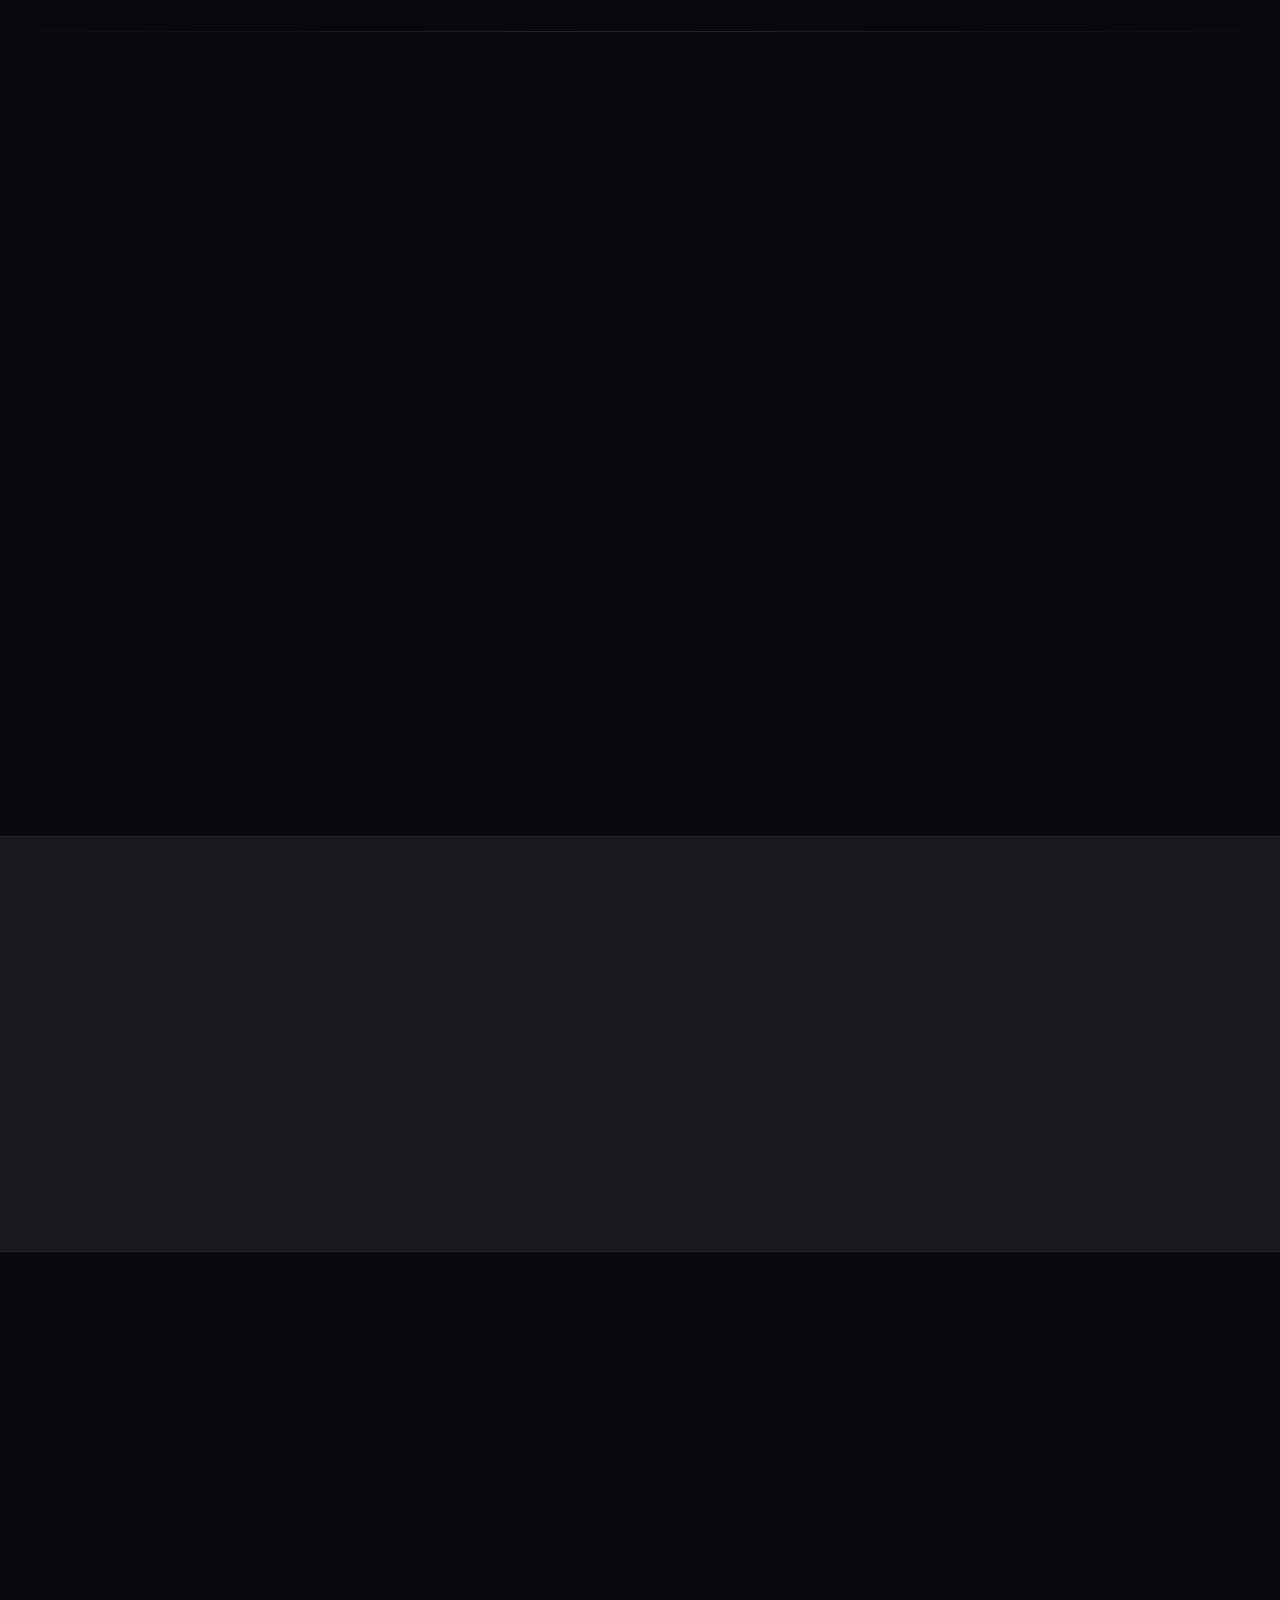
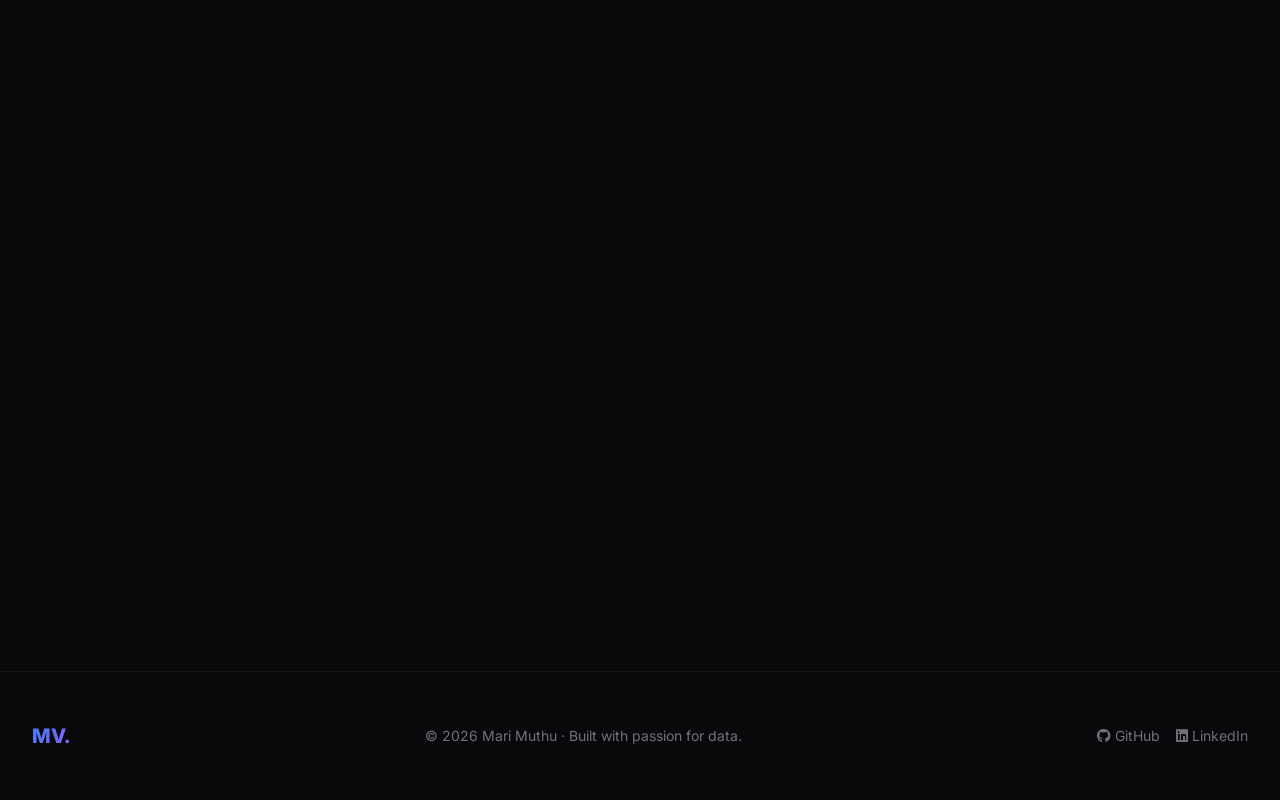
==== commit d87860df: "Add profile photo to hero and about page, add resume download button, update project link text" ====
--- a/index.html
+++ b/index.html
@@ -78,6 +78,11 @@
     </div>
 
     <div class="hero-content">
+      <!-- Profile Photo -->
+      <div class="hero-avatar" data-aos="zoom-in" data-aos-delay="50" style="margin-bottom: var(--sp-6);">
+        <img src="assets/images/profile.jpg" alt="Mari Muthu" style="width: 140px; height: 140px; border-radius: 50%; object-fit: cover; border: 3px solid rgba(59,130,246,0.5); box-shadow: 0 10px 30px rgba(0,0,0,0.5), 0 0 40px rgba(59,130,246,0.3);">
+      </div>
+
       <!-- Status pill -->
       <div class="hero-eyebrow">
         <i class="fa-solid fa-circle" style="color:#10B981;font-size:8px;"></i>
@@ -107,8 +112,11 @@
         <a href="projects.html" class="btn btn-primary btn-lg magnetic" id="cta-explore">
           <i class="fa-solid fa-chart-line"></i> Explore Portfolio
         </a>
+        <a href="assets/resume/marimuthu-resume.pdf" class="btn btn-outline btn-lg magnetic" download="Mari_Muthu_Resume.pdf" aria-label="Download Resume">
+          <i class="fa-solid fa-file-pdf"></i> Resume
+        </a>
         <a href="https://github.com/marimuthuhp96" target="_blank" rel="noopener"
-          class="btn btn-outline btn-lg magnetic" id="cta-github">
+          class="btn btn-ghost btn-lg magnetic" id="cta-github">
           <i class="fa-brands fa-github"></i> GitHub
         </a>
         <a href="https://linkedin.com/in/mari-muthu-837002219" target="_blank" rel="noopener"
@@ -394,7 +402,7 @@
           </div>
           <div class="project-footer">
             <a href="https://github.com/marimuthuhp96/Excel_Projects" target="_blank" rel="noopener"
-              class="btn btn-ghost btn-sm"><i class="fa-brands fa-github"></i> GitHub</a>
+              class="btn btn-ghost btn-sm"><i class="fa-brands fa-github"></i> View Project</a>
             <button class="btn btn-outline btn-sm" data-project="excel-salary"><i
                 class="fa-solid fa-arrow-up-right-from-square"></i> Details</button>
           </div>
@@ -422,7 +430,7 @@
           </div>
           <div class="project-footer">
             <a href="https://github.com/marimuthuhp96/groundwater-rag" target="_blank" rel="noopener"
-              class="btn btn-ghost btn-sm"><i class="fa-brands fa-github"></i> GitHub</a>
+              class="btn btn-ghost btn-sm"><i class="fa-brands fa-github"></i> View Project</a>
             <button class="btn btn-outline btn-sm" data-project="groundwater"><i
                 class="fa-solid fa-arrow-up-right-from-square"></i> Details</button>
           </div>
@@ -450,7 +458,7 @@
           </div>
           <div class="project-footer">
             <a href="https://github.com/marimuthuhp96/Neo4jfresh" target="_blank" rel="noopener"
-              class="btn btn-ghost btn-sm"><i class="fa-brands fa-github"></i> GitHub</a>
+              class="btn btn-ghost btn-sm"><i class="fa-brands fa-github"></i> View Project</a>
             <button class="btn btn-outline btn-sm" data-project="graphrag"><i
                 class="fa-solid fa-arrow-up-right-from-square"></i> Details</button>
           </div>
@@ -539,4 +547,4 @@
   </style>
 </body>
 
-</html>+</html>
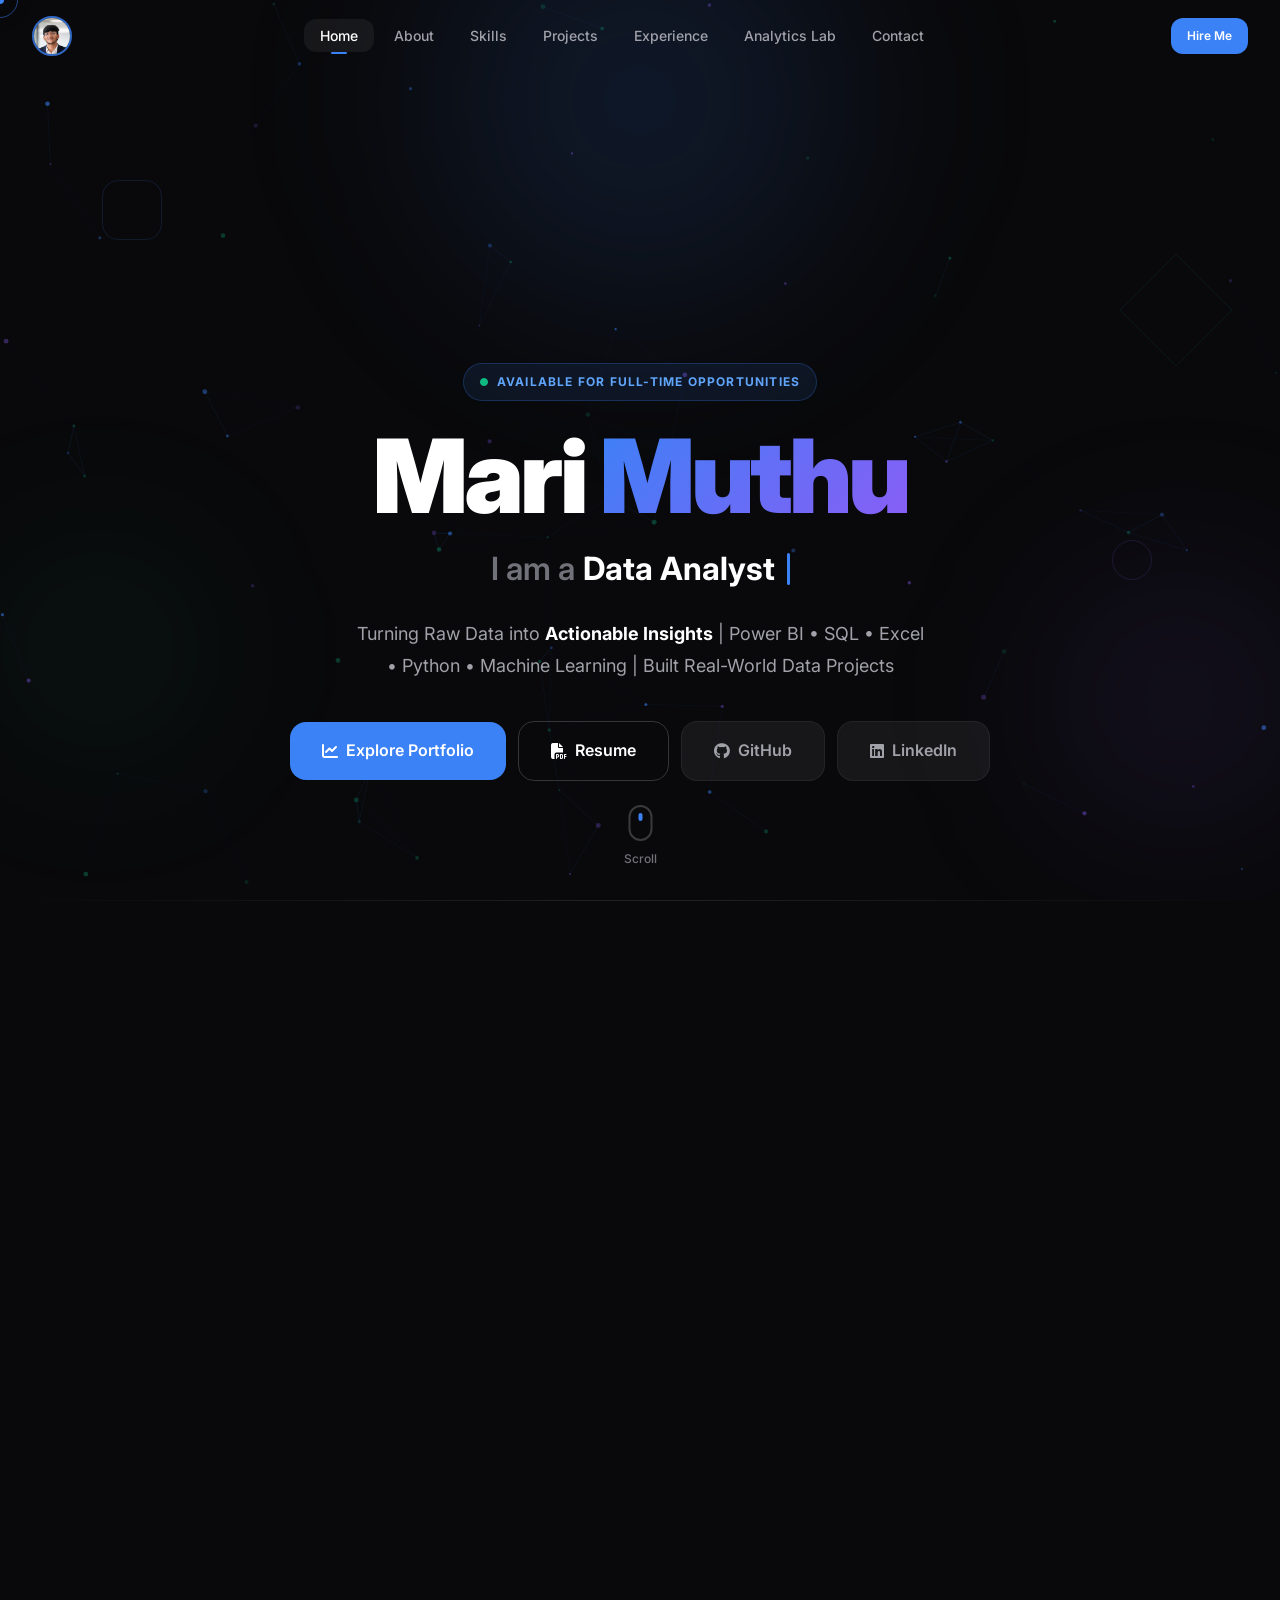
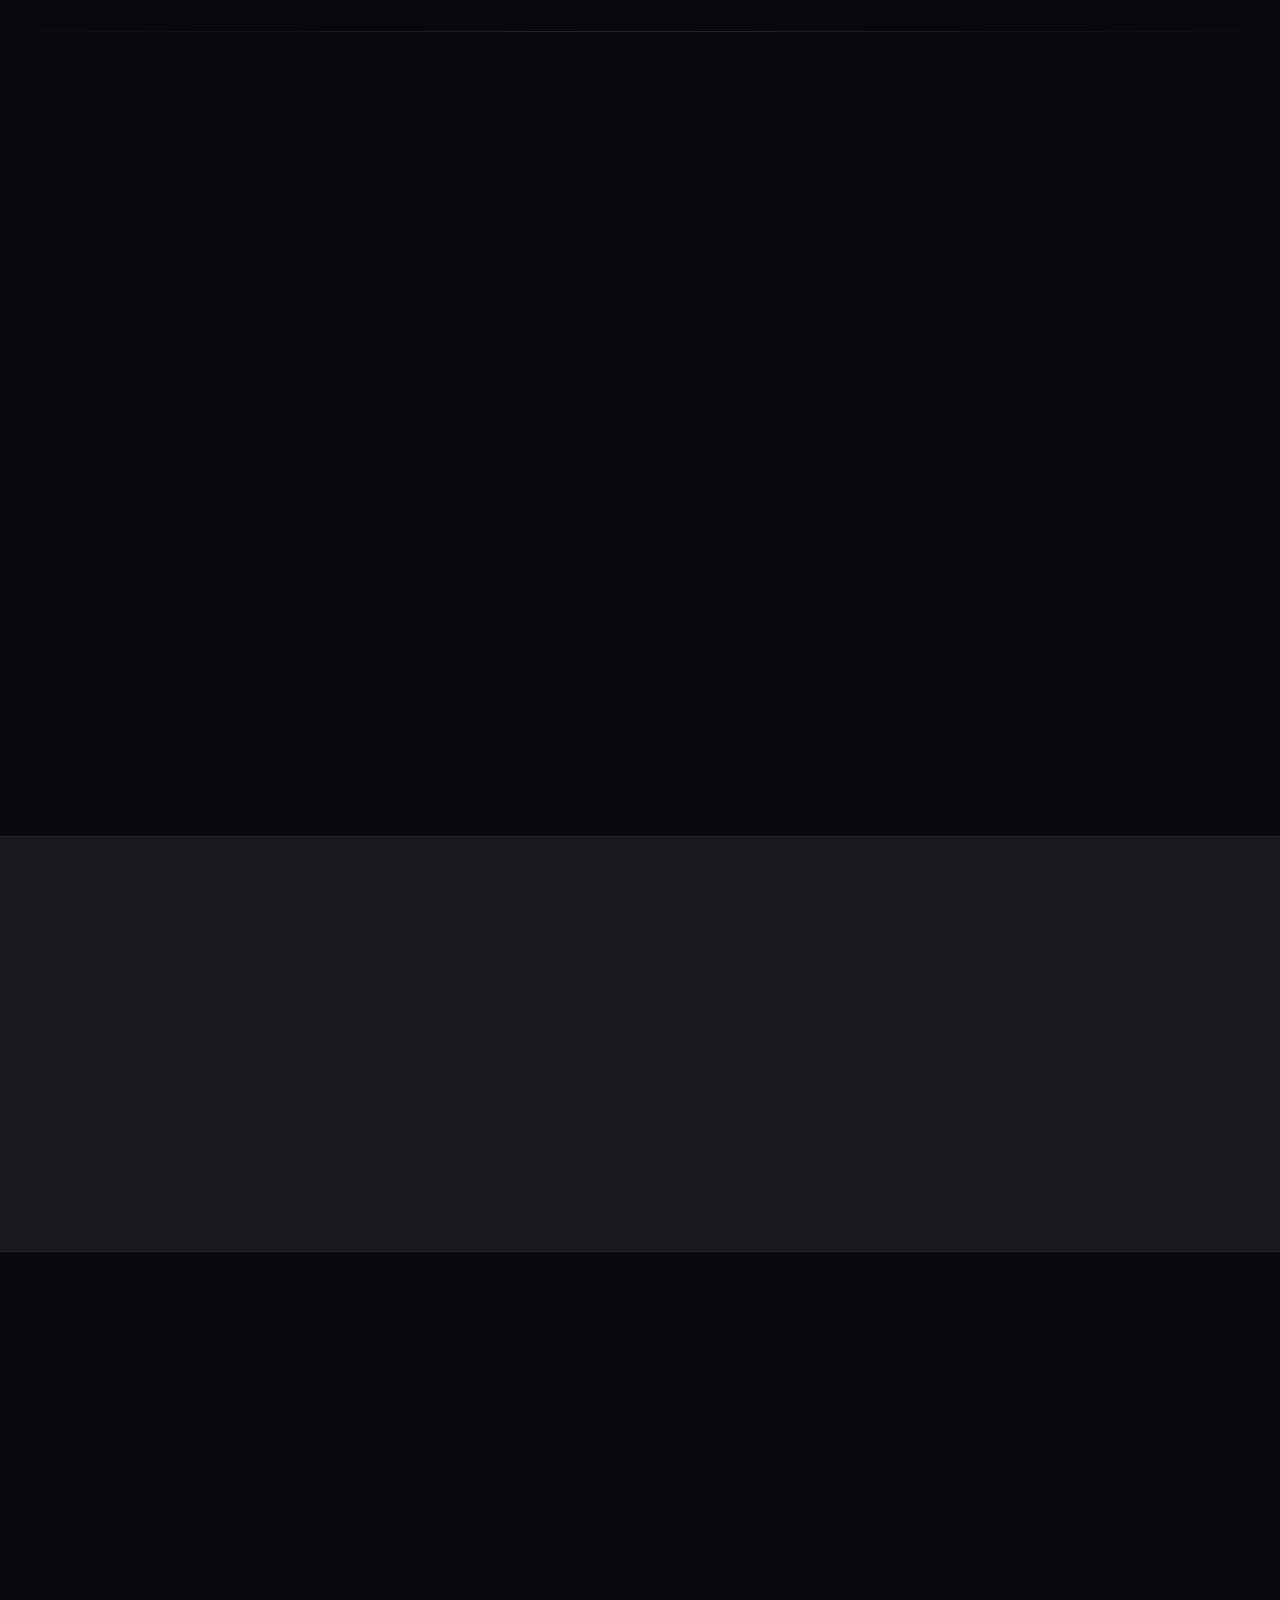
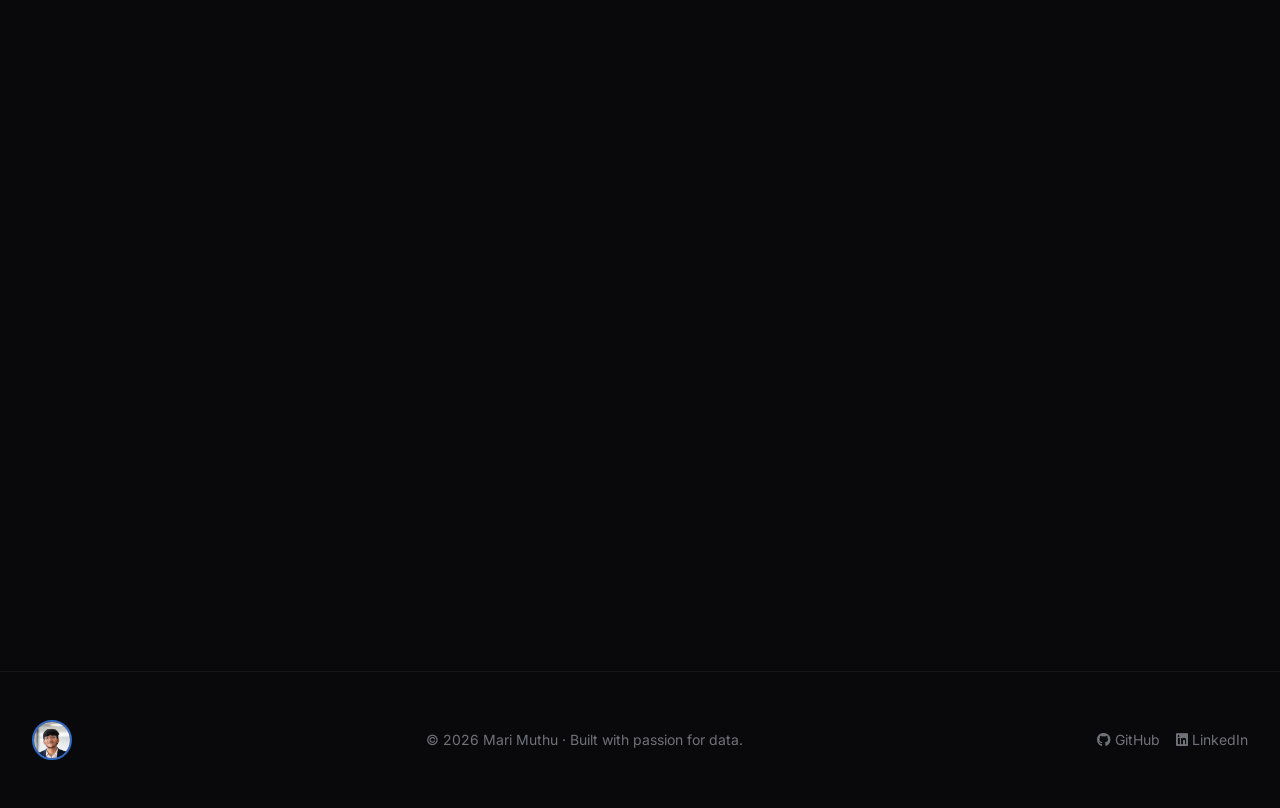
==== commit f92b3ad3: "Replace MV text logo with circular profile photo across all pages" ====
--- a/index.html
+++ b/index.html
@@ -46,7 +46,7 @@
   <!-- ═══════════ NAVIGATION ═══════════ -->
   <nav id="navbar" aria-label="Main navigation">
     <div class="nav-container">
-      <a href="index.html" class="nav-logo" aria-label="Mari Muthu Home">MV.</a>
+      <a href="index.html" class="nav-logo" aria-label="Mari Muthu Home"><img src="assets/images/profile.jpg" alt="Mari Muthu" style="width: 40px; height: 40px; border-radius: 50%; object-fit: cover; border: 2px solid rgba(59,130,246,0.8);"></a>
       <ul class="nav-links" id="nav-links" role="list">
         <li><a href="index.html" class="nav-link" aria-current="page">Home</a></li>
         <li><a href="about.html" class="nav-link">About</a></li>
@@ -514,7 +514,7 @@
   <footer class="footer" role="contentinfo">
     <div class="container">
       <div class="footer-inner">
-        <div class="footer-logo" aria-label="Mari Muthu">MV.</div>
+        <div class="footer-logo" aria-label="Mari Muthu"><img src="assets/images/profile.jpg" alt="Mari Muthu" style="width: 40px; height: 40px; border-radius: 50%; object-fit: cover; border: 2px solid rgba(59,130,246,0.8);"></div>
         <p class="footer-copy">© 2026 Mari Muthu · Built with passion for data.</p>
         <div class="footer-links">
           <a href="https://github.com/marimuthuhp96" target="_blank" rel="noopener" aria-label="GitHub"><i
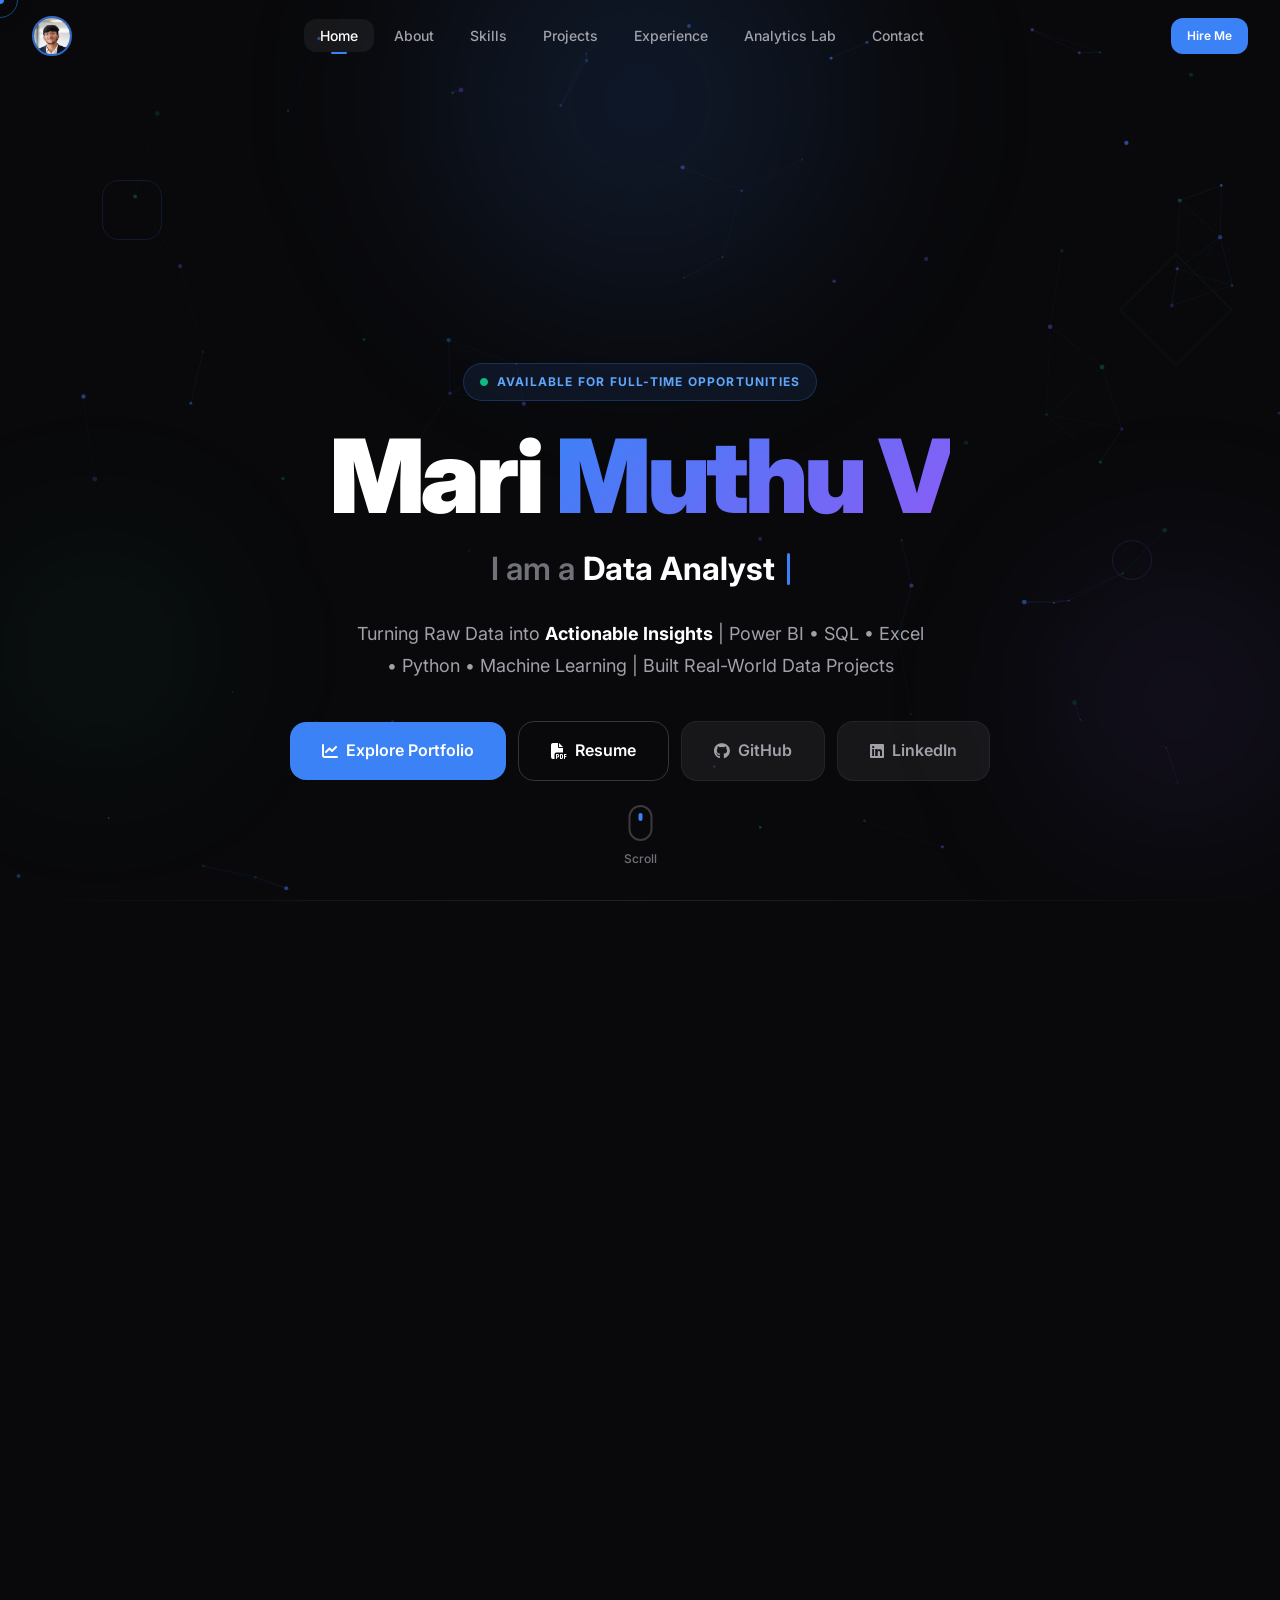
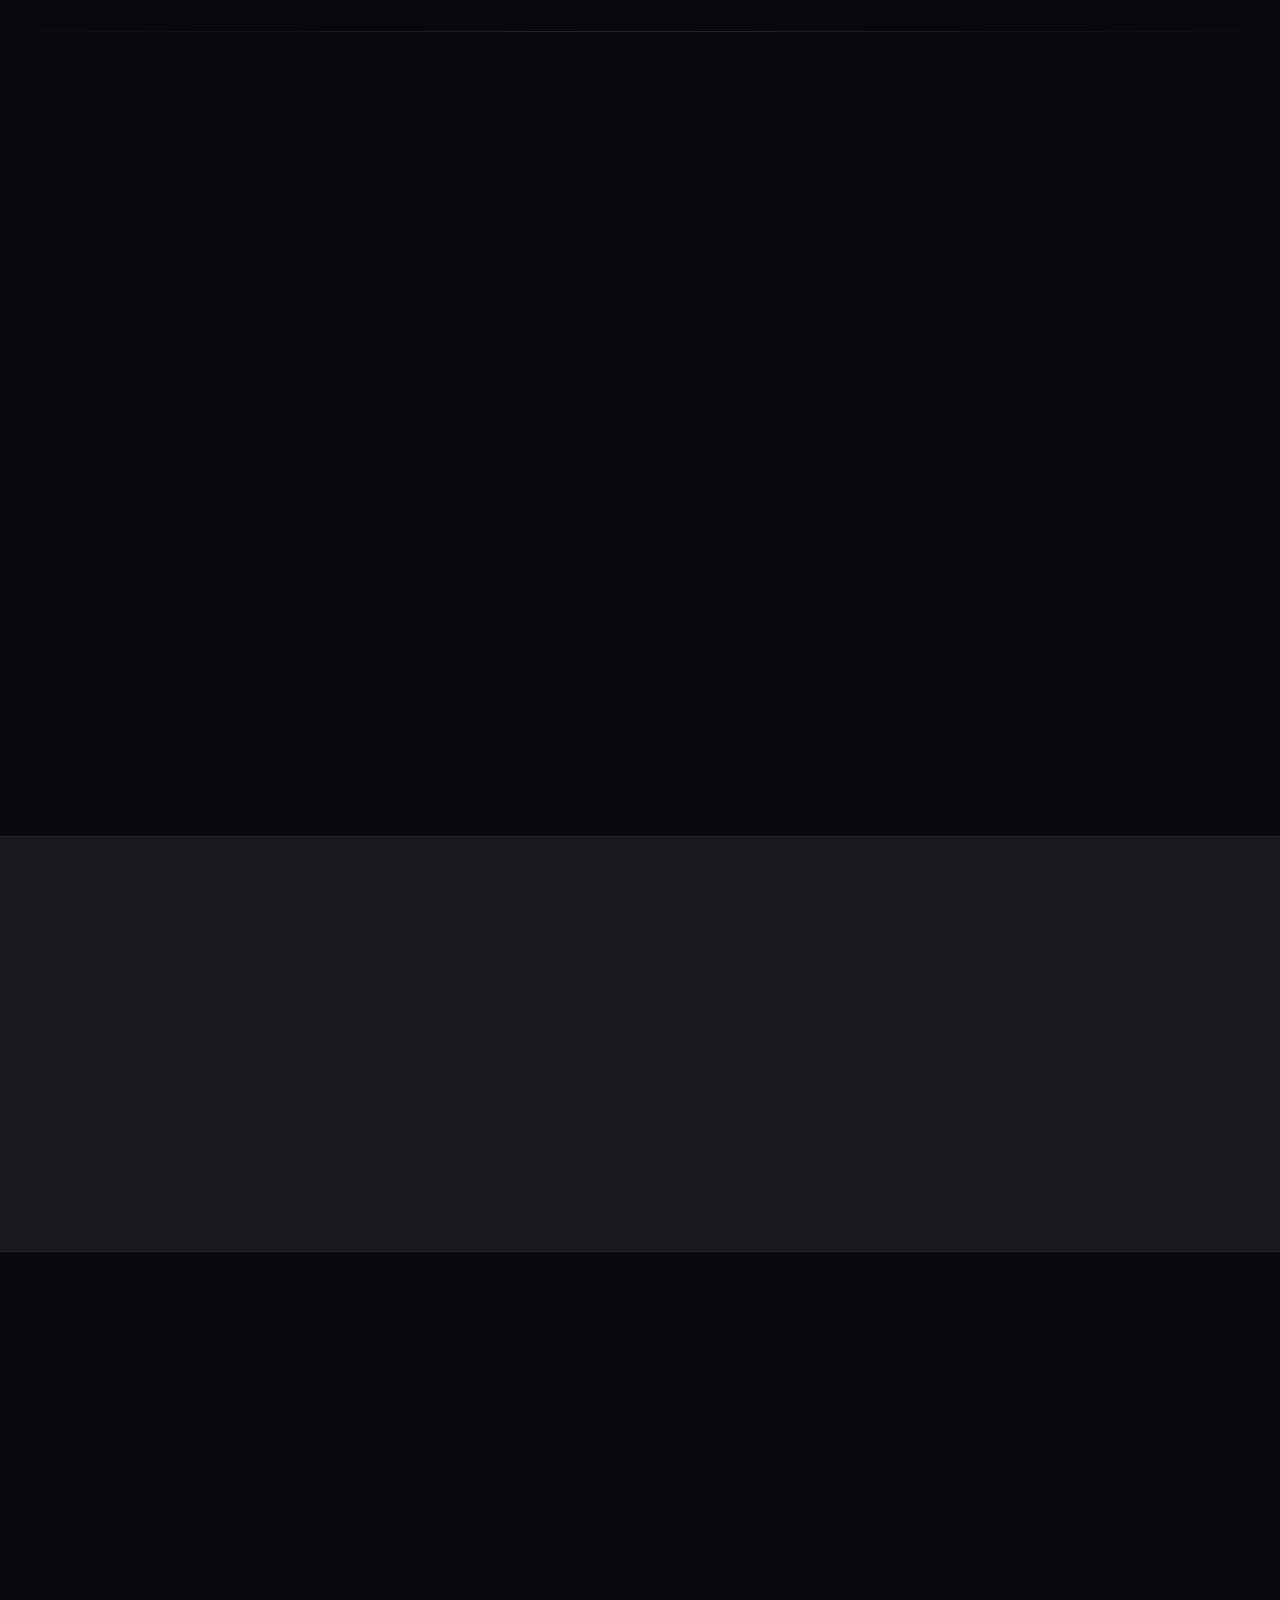
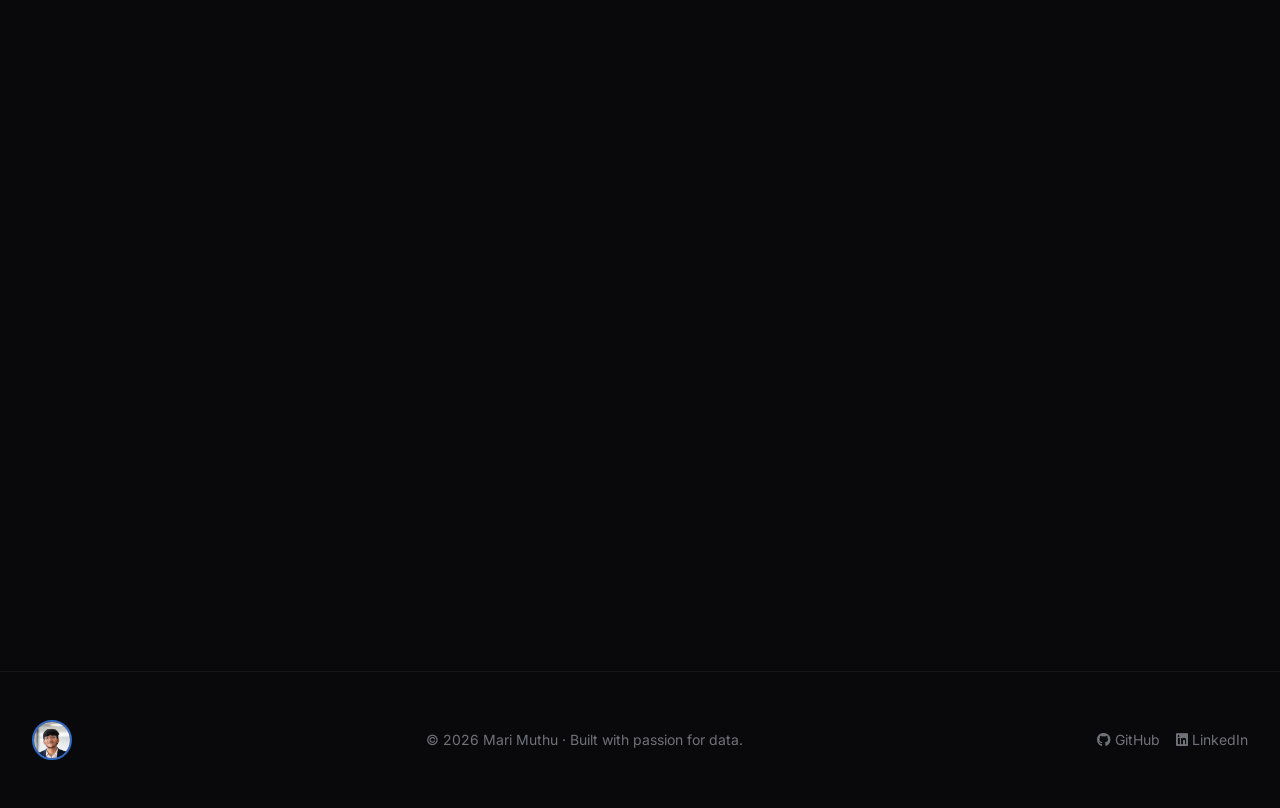
==== commit 67ff0d95: "Update hero name to Mari Muthu V and use photo instead of MV on about page" ====
--- a/index.html
+++ b/index.html
@@ -5,10 +5,10 @@
   <meta charset="UTF-8" />
   <meta name="viewport" content="width=device-width, initial-scale=1.0" />
   <meta name="description"
-    content="Mari Muthu — Data Analyst | Business Intelligence Analyst | Power BI Developer | SQL Developer | Python Developer based in Coimbatore, India." />
+    content="Mari Muthu V — Data Analyst | Business Intelligence Analyst | Power BI Developer | SQL Developer | Python Developer based in Coimbatore, India." />
   <meta name="keywords"
     content="Data Analyst, Business Intelligence, Power BI, SQL, Python, Machine Learning, Coimbatore, India, MARIMUTHU" />
-  <meta name="author" content="Mari Muthu" />
+  <meta name="author" content="Mari Muthu V" />
   <meta name="robots" content="index, follow" />
   <!-- Open Graph -->
   <meta property="og:title" content="Mari Muthu | Data Analyst Portfolio" />
@@ -46,7 +46,9 @@
   <!-- ═══════════ NAVIGATION ═══════════ -->
   <nav id="navbar" aria-label="Main navigation">
     <div class="nav-container">
-      <a href="index.html" class="nav-logo" aria-label="Mari Muthu Home"><img src="assets/images/profile.jpg" alt="Mari Muthu" style="width: 40px; height: 40px; border-radius: 50%; object-fit: cover; border: 2px solid rgba(59,130,246,0.8);"></a>
+      <a href="index.html" class="nav-logo" aria-label="Mari Muthu Home"><img src="assets/images/profile.jpg"
+          alt="Mari Muthu"
+          style="width: 40px; height: 40px; border-radius: 50%; object-fit: cover; border: 2px solid rgba(59,130,246,0.8);"></a>
       <ul class="nav-links" id="nav-links" role="list">
         <li><a href="index.html" class="nav-link" aria-current="page">Home</a></li>
         <li><a href="about.html" class="nav-link">About</a></li>
@@ -80,7 +82,8 @@
     <div class="hero-content">
       <!-- Profile Photo -->
       <div class="hero-avatar" data-aos="zoom-in" data-aos-delay="50" style="margin-bottom: var(--sp-6);">
-        <img src="assets/images/profile.jpg" alt="Mari Muthu" style="width: 140px; height: 140px; border-radius: 50%; object-fit: cover; border: 3px solid rgba(59,130,246,0.5); box-shadow: 0 10px 30px rgba(0,0,0,0.5), 0 0 40px rgba(59,130,246,0.3);">
+        <img src="assets/images/profile.jpg" alt="Mari Muthu"
+          style="width: 140px; height: 140px; border-radius: 50%; object-fit: cover; border: 3px solid rgba(59,130,246,0.5); box-shadow: 0 10px 30px rgba(0,0,0,0.5), 0 0 40px rgba(59,130,246,0.3);">
       </div>
 
       <!-- Status pill -->
@@ -91,7 +94,7 @@
 
       <!-- Name -->
       <h1 class="hero-name">
-        <span class="hero-name-first">Mari </span><span class="hero-name-last">Muthu</span>
+        <span class="hero-name-first">Mari </span><span class="hero-name-last">Muthu V</span>
       </h1>
 
       <!-- Typing animation -->
@@ -112,11 +115,12 @@
         <a href="projects.html" class="btn btn-primary btn-lg magnetic" id="cta-explore">
           <i class="fa-solid fa-chart-line"></i> Explore Portfolio
         </a>
-        <a href="assets/resume/marimuthu-resume.pdf" class="btn btn-outline btn-lg magnetic" download="Mari_Muthu_Resume.pdf" aria-label="Download Resume">
+        <a href="assets/resume/marimuthu-resume.pdf" class="btn btn-outline btn-lg magnetic"
+          download="Mari_Muthu_Resume.pdf" aria-label="Download Resume">
           <i class="fa-solid fa-file-pdf"></i> Resume
         </a>
-        <a href="https://github.com/marimuthuhp96" target="_blank" rel="noopener"
-          class="btn btn-ghost btn-lg magnetic" id="cta-github">
+        <a href="https://github.com/marimuthuhp96" target="_blank" rel="noopener" class="btn btn-ghost btn-lg magnetic"
+          id="cta-github">
           <i class="fa-brands fa-github"></i> GitHub
         </a>
         <a href="https://linkedin.com/in/mari-muthu-837002219" target="_blank" rel="noopener"
@@ -514,7 +518,9 @@
   <footer class="footer" role="contentinfo">
     <div class="container">
       <div class="footer-inner">
-        <div class="footer-logo" aria-label="Mari Muthu"><img src="assets/images/profile.jpg" alt="Mari Muthu" style="width: 40px; height: 40px; border-radius: 50%; object-fit: cover; border: 2px solid rgba(59,130,246,0.8);"></div>
+        <div class="footer-logo" aria-label="Mari Muthu"><img src="assets/images/profile.jpg" alt="Mari Muthu"
+            style="width: 40px; height: 40px; border-radius: 50%; object-fit: cover; border: 2px solid rgba(59,130,246,0.8);">
+        </div>
         <p class="footer-copy">© 2026 Mari Muthu · Built with passion for data.</p>
         <div class="footer-links">
           <a href="https://github.com/marimuthuhp96" target="_blank" rel="noopener" aria-label="GitHub"><i
@@ -547,4 +553,4 @@
   </style>
 </body>
 
-</html>
+</html>
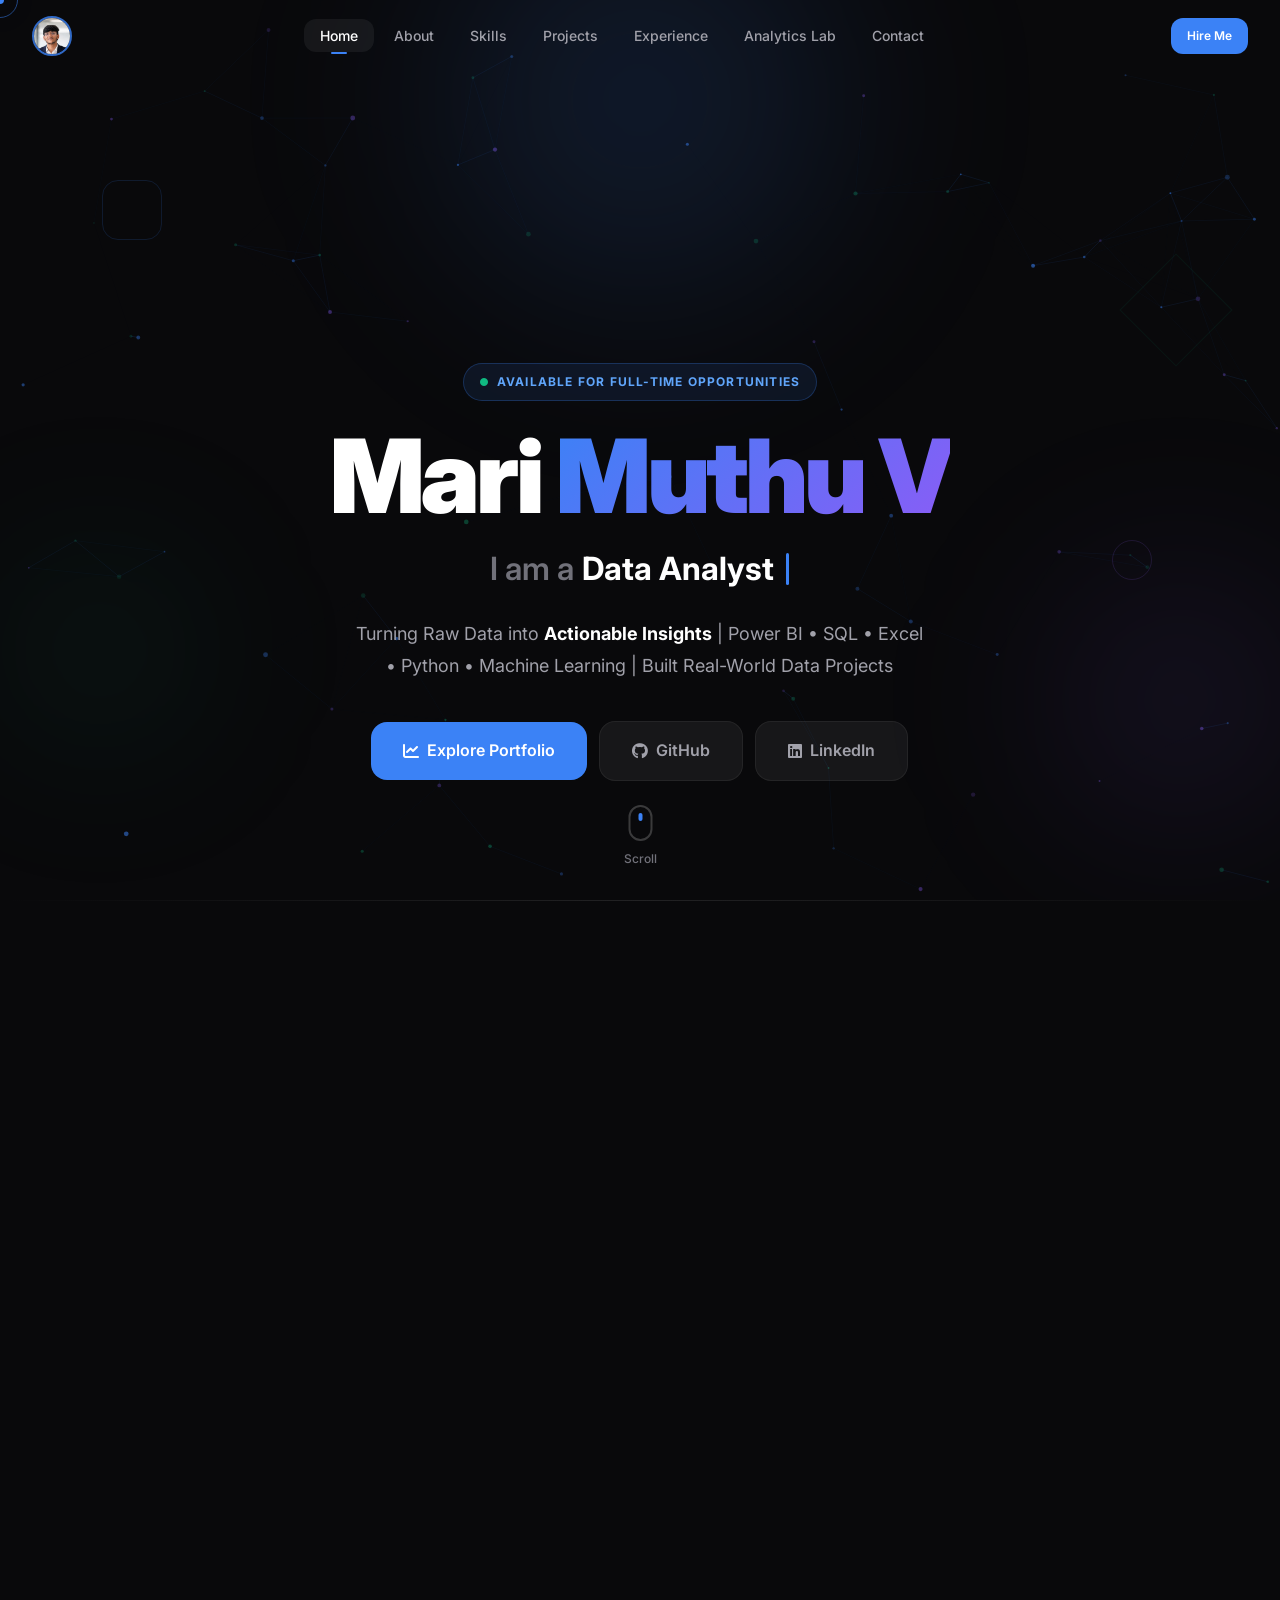
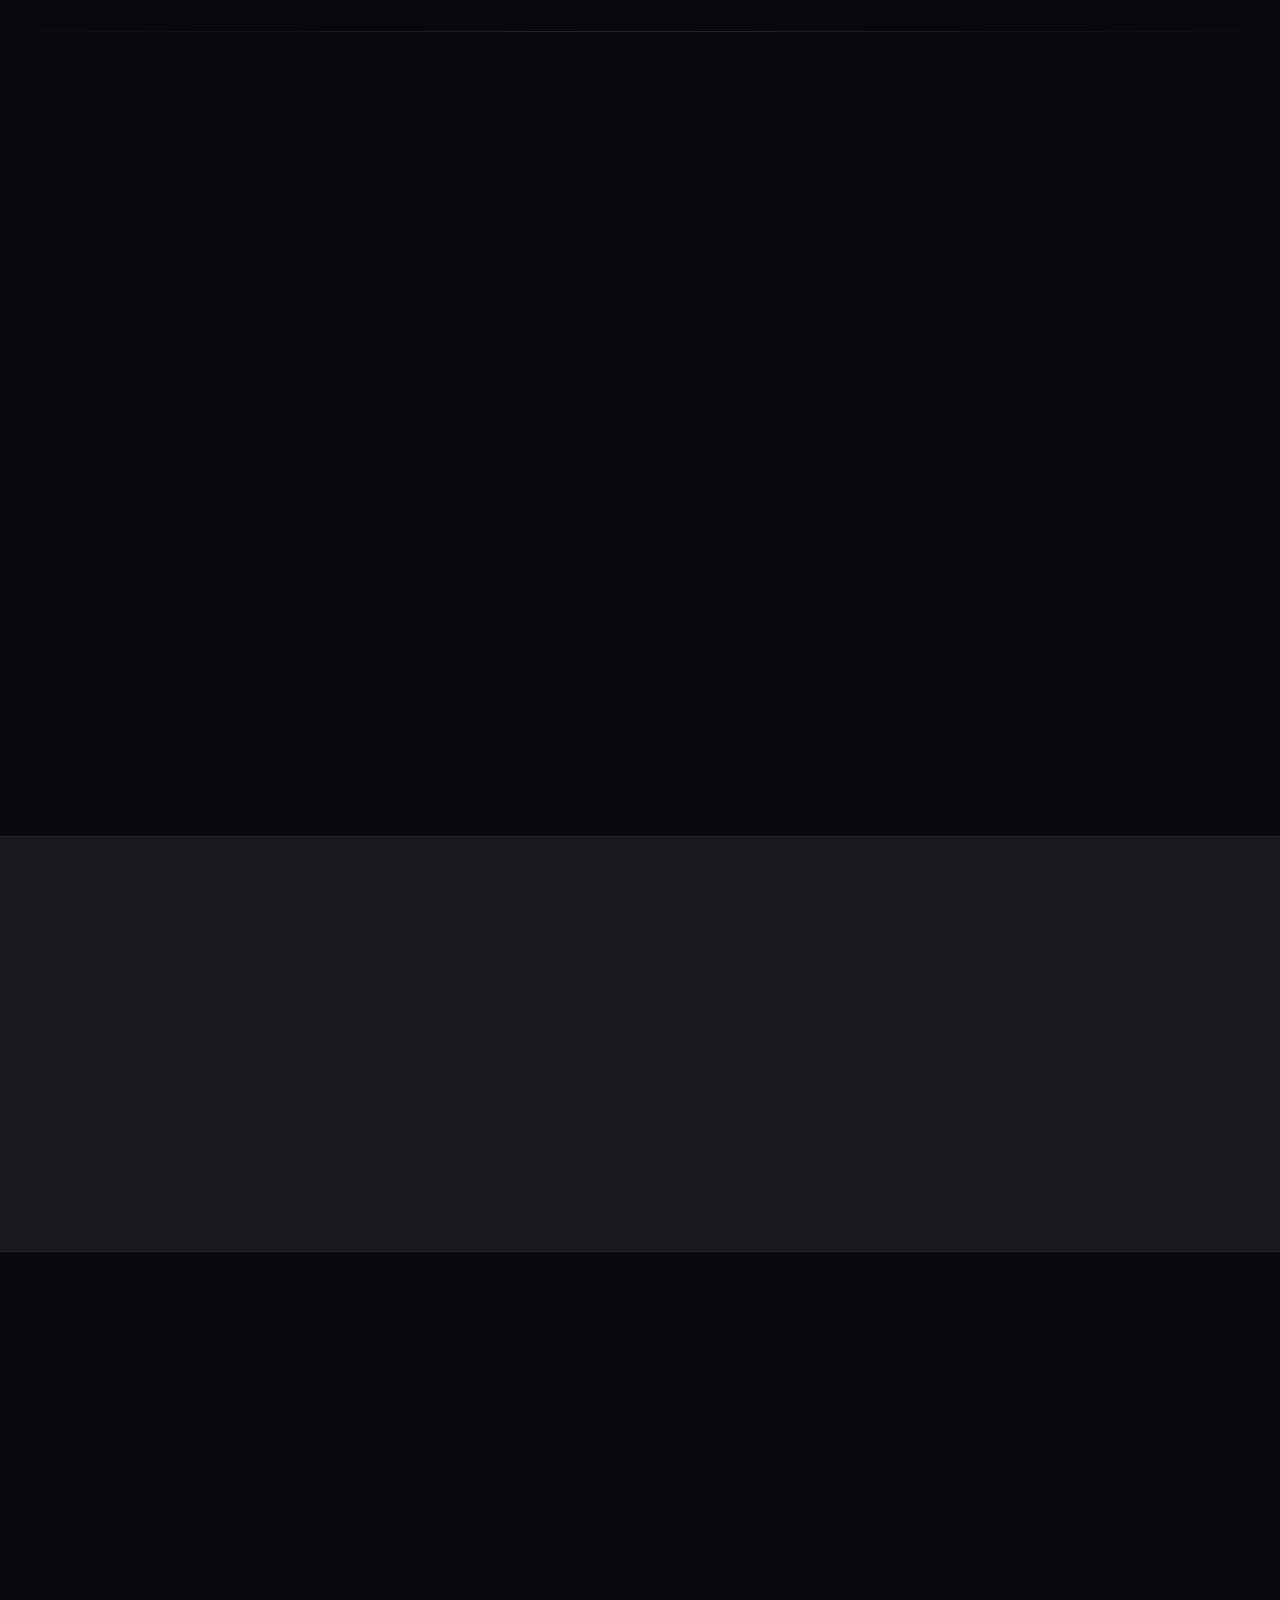
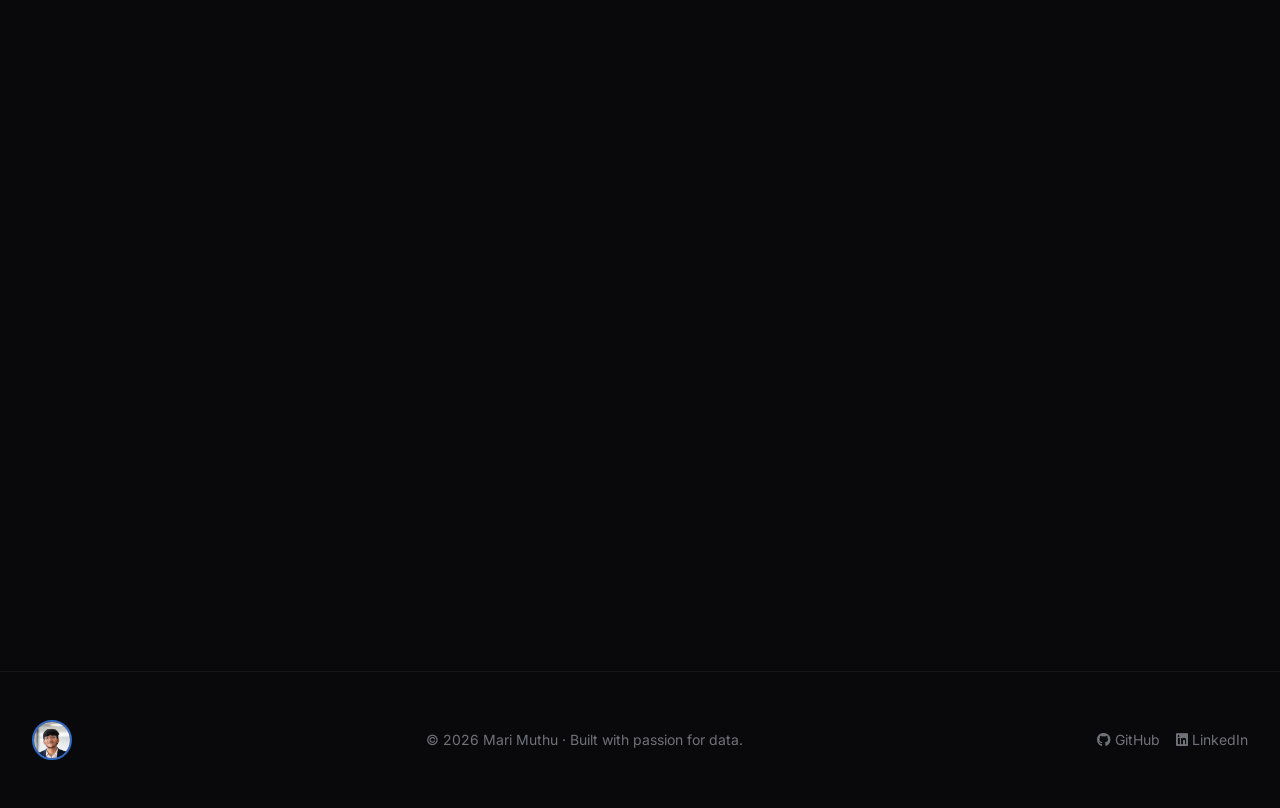
==== commit 7a66f1cf: "Remove resume download option from all pages" ====
--- a/index.html
+++ b/index.html
@@ -115,10 +115,6 @@
         <a href="projects.html" class="btn btn-primary btn-lg magnetic" id="cta-explore">
           <i class="fa-solid fa-chart-line"></i> Explore Portfolio
         </a>
-        <a href="assets/resume/marimuthu-resume.pdf" class="btn btn-outline btn-lg magnetic"
-          download="Mari_Muthu_Resume.pdf" aria-label="Download Resume">
-          <i class="fa-solid fa-file-pdf"></i> Resume
-        </a>
         <a href="https://github.com/marimuthuhp96" target="_blank" rel="noopener" class="btn btn-ghost btn-lg magnetic"
           id="cta-github">
           <i class="fa-brands fa-github"></i> GitHub
